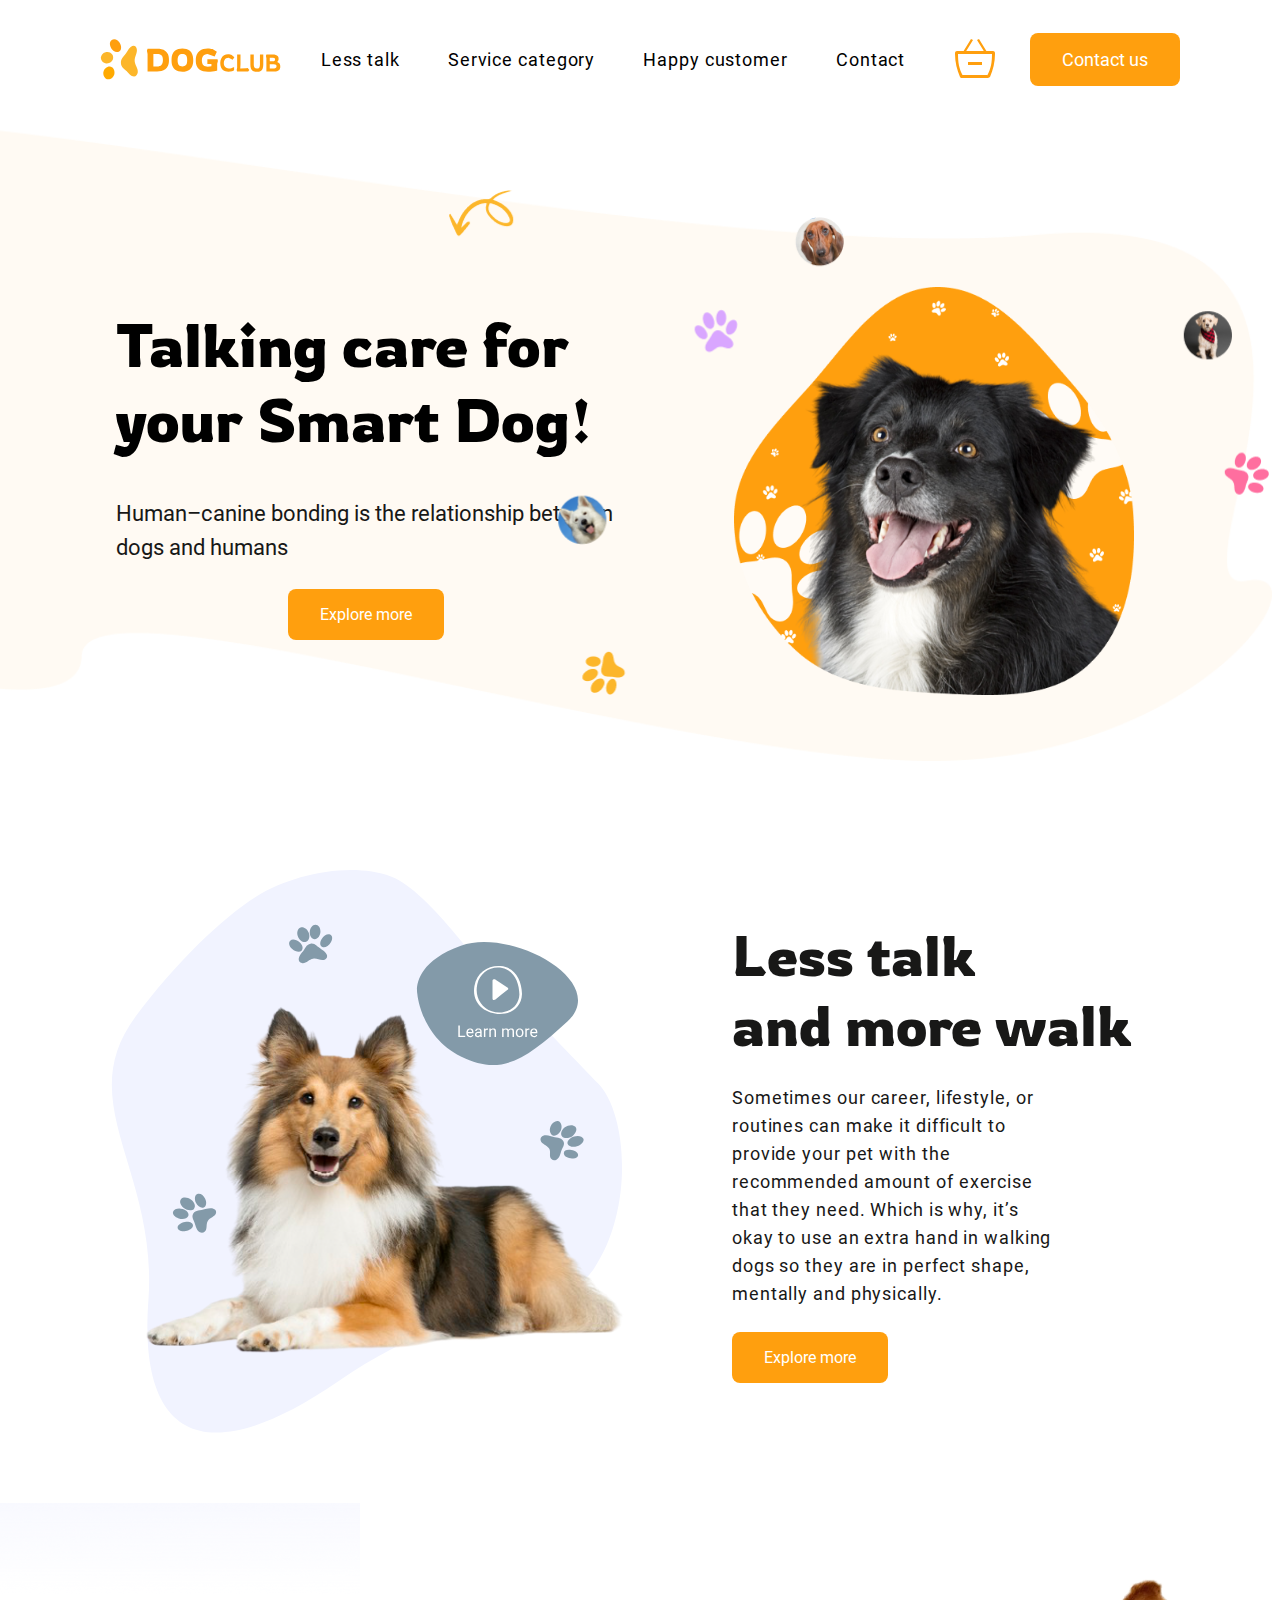
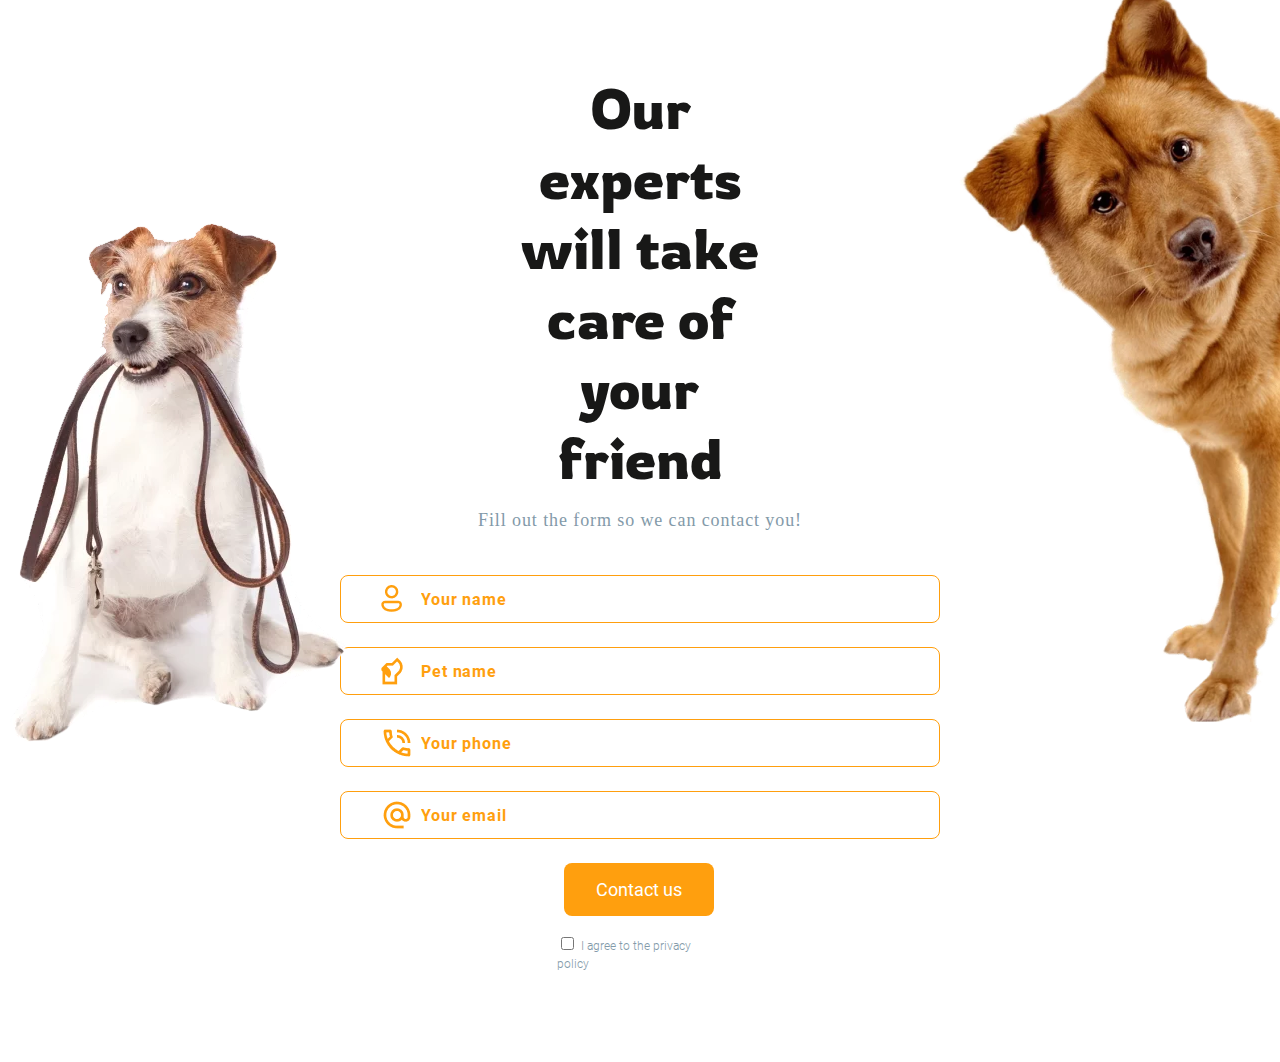
==== index.html @ 67121de4 "Add files via upload" ====
<!DOCTYPE html>
<html lang="uk">
  <head>
    <meta charset="UTF-8" />
    <meta name="viewport" content="width=device-width, initial-scale=1.0" />

    <!-- CSS  -->
    <link rel="stylesheet" href="./scss/main.min.css" />
    <title>Document</title>
  </head>
  <body>
    <header class="header">
      <div class="container">
        <div class="header__container">
          <nav class="header__nav">
            <a class="header__logo" href="./index.html">
              <img src="./photo/logo.svg" alt="logo" />
            </a>
            <ul class="header__menu">
              <li><a class="link" href="#">Less talk</a></li>
              <li><a class="link" href="#">Service category</a></li>
              <li>
                <a class="link" href="./nutrition.html">Happy customer</a>
              </li>
              <li><a class="link" href="#">Contact</a></li>
            </ul>
            <ul class="header__buttons">
              <li>
                <button type="button" class="cart-button">
                  <svg width="40px" height="40px">
                    <use href="./photo/icons.svg#icon-cart"></use>
                  </svg>
                </button>
              </li>
              <li>
                <button type="button" class="contact-button button">
                  Contact us
                </button>
                <button class="burger-btn">
                  <svg class="burger-btn__svg">
                    <use href="./photo/icons.svg#icon-menu"></use>
                  </svg>
                </button>
              </li>
            </ul>
          </nav>
          <svg class="img-block">
            <use
              width="95px"
              height="95px"
              href="photo/icons.svg#icon-paw"
            ></use>
          </svg>
        </div>
      </div>
    </header>
    <main>
      <div class="hero-bg"></div>
      <section class="hero-section">
        <div class="container">
          <div class="hero-section__container">
            <img
              class="hero-section__bg-elements-small"
              src="./photo/bg-elements-small.png"
            />
            <img
              class="hero-section__bg-elements-big"
              src="./photo/background elements.png"
              alt=""
            />
            <div class="hero-section__text-block">
              <h1 class="hero-section__title">
                Talking care for<br />
                your Smart Dog!
              </h1>
              <p class="hero-section__text">
                Human–canine bonding is the relationship between dogs and humans
              </p>
              <button type="button" class="explore-button button">
                Explore more
              </button>
            </div>
            <div class="hero-section__img-container">
              <img src="./photo/dog.png" alt="" />
            </div>
          </div>
        </div>
      </section>
      <section class="about-section">
        <div class="container">
          <div class="about-section__container">
            <div class="about-section__photo">
              <img src="./photo/about-dog.svg" alt="" />
            </div>

            <div class="about-section__text-block">
              <h2 class="about-section__title">
                Less talk <br />
                and more walk
              </h2>
              <p class="about-section__text">
                Sometimes our career, lifestyle, or routines can make it
                difficult to provide your pet with the recommended amount of
                exercise that they need. Which is why, it’s okay to use an extra
                hand in walking dogs so they are in perfect shape, mentally and
                physically.
              </p>
              <div class="about-section__btn-video-block">
                <button type="button" class="about-explore-button button">
                  Explore more
                </button>
                <img
                  class="about-section__video-img"
                  src="./photo/about-video.png"
                  alt=""
                />
              </div>
            </div>
          </div>
        </div>
      </section>
      <!-- <div class="service-bg"></div>
      <section class="service-section">
        <div class="container">
          <div class="secvice-section__container">
            <h2 class="service-section__title">Service category</h2>
            <div class="service-section__content">
              <ul class="service-section__list">
                <li class="service-section__list-item">
                  <article class="service-section__card">
                    <svg class="service-section__svg">
                      <use href="./photo/icons.svg#icon-grooming"></use>
                    </svg>
                    <h3 class="service-section__text">Grooming</h3>
                  </article>
                </li>
                <li class="service-section__list-item">
                  <article class="service-section__card">
                    <svg class="service-section__svg">
                      <use href="./photo/icons.svg#icon-nutrition"></use>
                    </svg>
                    <h3 class="service-section__text">Nutrition</h3>
                  </article>
                </li>
                <li class="service-section__list-item">
                  <article class="service-section__card">
                    <svg class="service-section__svg">
                      <use href="./photo/icons.svg#icon-training"></use>
                    </svg>
                    <h3 class="service-section__text">Training</h3>
                  </article>
                </li>
                <li class="service-section__list-item">
                  <article class="service-section__card">
                    <svg class="service-section__svg">
                      <use href="./photo/icons.svg#icon-bathing"></use>
                    </svg>
                    <h3 class="service-section__text">Bathing</h3>
                  </article>
                </li>
              </ul>
              <div class="service-section__more-service-block">
                <p class="service-section__button-text">more service</p>
                <svg class="service-section__arrow-svg">
                  <use href="./photo/icons.svg#icon-service-arrow"></use>
                </svg>
              </div>
            </div>
          </div>
        </div>
        <img
          class="service-section__spiral-arrow"
          src="photo/spiral-arrow.png"
          alt=""
        />
      </section>
      <section class="customer-section">
        <div class="container">
          <div class="customer-section__container">
            <h2 class="customer-section__title">Happy customer</h2>
            <div class="customer-section__slider">
              <button class="carousel-button prev" type="button">
                <svg class="arrow" width="18" height="18px">
                  <use href="./photo/icons.svg#icon-arrow"></use>
                </svg>
              </button>
              <ul class="customer-section__list">
                <li class="customer-section__item">
                  <article class="customer-card">
                    <img
                      class="customer-card__bg"
                      src="./photo/Christin.jpg"
                      alt=""
                    />
                    <div class="customer-card__text-bg">
                      <h3 class="customer-card__title">Christin & Tom</h3>
                      <p class="customer-card__text">
                        Love the overall workout experience!
                      </p>
                      <div class="customer-card__mark-block">
                        <svg
                          class="customer-card__svg"
                          width="40px"
                          height="40px"
                        >
                          <use href="./photo/icons.svg#icon-bone"></use>
                        </svg>
                        <svg
                          class="customer-card__svg"
                          width="40px"
                          height="40px"
                        >
                          <use href="./photo/icons.svg#icon-bone"></use>
                        </svg>
                        <svg
                          class="customer-card__svg"
                          width="40px"
                          height="40px"
                        >
                          <use href="./photo/icons.svg#icon-bone"></use>
                        </svg>
                        <svg
                          class="customer-card__svg"
                          width="40px"
                          height="40px"
                        >
                          <use href="./photo/icons.svg#icon-bone"></use>
                        </svg>
                        <svg
                          class="customer-card__svg"
                          width="40px"
                          height="40px"
                        >
                          <use href="./photo/icons.svg#icon-bone"></use>
                        </svg>
                        <p class="customer-card__mark">5/5</p>
                      </div>
                    </div>
                  </article>
                </li>
                <li class="customer-section__item">
                  <article class="customer-card">
                    <img
                      class="customer-card__bg"
                      src="./photo/Anna.jpg"
                      alt=""
                    />
                    <div class="customer-card__text-bg">
                      <h3 class="customer-card__title">Anna & Tobby</h3>
                      <p class="customer-card__text">
                        Amazing Products & Delivery on time.
                      </p>
                      <div class="customer-card__mark-block">
                        <svg
                          class="customer-card__svg"
                          width="40px"
                          height="40px"
                        >
                          <use href="./photo/icons.svg#icon-bone"></use>
                        </svg>
                        <svg
                          class="customer-card__svg"
                          width="40px"
                          height="40px"
                        >
                          <use href="./photo/icons.svg#icon-bone"></use>
                        </svg>
                        <svg
                          class="customer-card__svg"
                          width="40px"
                          height="40px"
                        >
                          <use href="./photo/icons.svg#icon-bone"></use>
                        </svg>
                        <svg
                          class="customer-card__svg"
                          width="40px"
                          height="40px"
                        >
                          <use href="./photo/icons.svg#icon-bone"></use>
                        </svg>
                        <svg
                          class="customer-card__svg customer-card__white-svg"
                          width="40px"
                          height="40px"
                        >
                          <use href="./photo/icons.svg#icon-bone"></use>
                        </svg>
                        <p class="customer-card__mark">4/5</p>
                      </div>
                    </div>
                  </article>
                </li>
                <li class="customer-section__item">
                  <article class="customer-card">
                    <img
                      class="customer-card__bg"
                      src="./photo/Sindy.jpg"
                      alt=""
                    />
                    <div class="customer-card__text-bg">
                      <h3 class="customer-card__title">Sindy & Kitch</h3>
                      <p class="customer-card__text">
                        Great job with the trainer!
                      </p>
                      <div class="customer-card__mark-block">
                        <svg
                          class="customer-card__svg"
                          width="40px"
                          height="40px"
                        >
                          <use href="./photo/icons.svg#icon-bone"></use>
                        </svg>
                        <svg
                          class="customer-card__svg"
                          width="40px"
                          height="40px"
                        >
                          <use href="./photo/icons.svg#icon-bone"></use>
                        </svg>
                        <svg
                          class="customer-card__svg"
                          width="40px"
                          height="40px"
                        >
                          <use href="./photo/icons.svg#icon-bone"></use>
                        </svg>
                        <svg
                          class="customer-card__svg"
                          width="40px"
                          height="40px"
                        >
                          <use href="./photo/icons.svg#icon-bone"></use>
                        </svg>
                        <svg
                          class="customer-card__svg"
                          width="40px"
                          height="40px"
                        >
                          <use href="./photo/icons.svg#icon-bone"></use>
                        </svg>
                        <p class="customer-card__mark">5/5</p>
                      </div>
                    </div>
                  </article>
                </li>
              </ul>
              <button class="carousel-button next" type="button">
                <svg class="arrow" width="18px" height="18px">
                  <use href="./photo/icons.svg#icon-arrow"></use>
                </svg>
              </button>
            </div>
          </div>
        </div>
      </section>-->
      <div class="contacts-section-bg"></div>
      <section class="contacts-section">
        <div class="container">
          <div class="contacts-section__container">
            <div class="contacts-section__text-block">
              <h2 class="contacts-section__title">
                Our experts will take care of your friend
              </h2>
              <p class="contacts-section__text">
                Fill out the form so we can contact you!
              </p>
            </div>

            <form class="contacts-section__form" action="">
              <div class="contancts-section__form-field input">
                <label class="input__form-lable" for=""></label>

                <input
                  class="input__form-input input__first"
                  type="text"
                  placeholder="Your name"
                />
              </div>
              <div class="contancts-section__form-field input">
                <label class="input__form-lable" for=""></label
                ><input
                  class="input__form-input input__second"
                  type="text"
                  placeholder="Pet name"
                />
              </div>
              <div class="contancts-section__form-field input">
                <label class="input__form-lable" for=""></label
                ><input
                  class="input__form-input input__third"
                  type="text"
                  placeholder="Your phone"
                />
              </div>
              <div class="contancts-section__form-field input">
                <label class="input__form-lable" for=""></label
                ><input
                  class="input__form-input input__last"
                  type="text"
                  placeholder="Your email"
                />
              </div>
            </form>
            <div class="contacts-section__btn-container">
              <button type="button" class="contact-button button">
                Contact us
              </button>
            </div>
            <form class="contacts-section__privacy-form">
              <input id="html" type="checkbox" />
              <label for="html" class="contacts-section__privacy"
                >I agree to the privacy policy</label
              >
            </form>
          </div>
        </div>
      </section>
    </main>
    <!-- <div class="footer-bg"></div>
    <footer class="footer">
      <div class="container">
        <div class="footer__container">
          <div class="footer__nav">
            <div class="footer__social-block">
              <a class="footer__logo" href="">
                <img src="./photo/logo.svg" alt="Logo" />
              </a>
              <ul class="footer__social-list">
                <li class="footer__social-item">
                  <a class="footer__social-network-link" href="">
                    <svg class="footer__social-network">
                      <use href="./photo/icons.svg#icon-instagram"></use>
                    </svg>
                  </a>
                </li>
                <li class="footer__social-item">
                  <a class="footer__social-network-link" href="">
                    <svg class="footer__social-network">
                      <use href="./photo/icons.svg#icon-facebook"></use>
                    </svg>
                  </a>
                </li>
              </ul>
            </div>

            <ul class="footer__menu-list">
              <li class="footer__menu-item">
                <a class="link" href="">Less talk</a>
              </li>
              <li class="footer__menu-item">
                <a class="link" href="">Happy customer </a>
              </li>
              <li class="footer__menu-item">
                <a class="link" href="">Services category</a>
              </li>
              <li class="footer__menu-item">
                <a class="link" href="">Contact</a>
              </li>
            </ul>

            <div class="footer__form-block">
              <form class="footer__form" action="">
                <div class="footer__input-block">
                  <label class="footer__label" for=""></label
                  ><input
                    class="footer__input"
                    type="email"
                    placeholder="@ Your email"
                  />
                </div>
                <div class="footer__input-block">
                  <label for=""></label
                  ><input
                    class="footer__input"
                    type="text"
                    placeholder="Your cmc"
                  />
                </div>
              </form>
              <button class="footer__button-contacts" type="button">
                Contact us
              </button>
            </div>
          </div>
        </div>
      </div>
    </footer> -->
  </body>
</html>
---- scss/main.min.css ----
body{position:relative;margin:0;padding:0}h1,h2,h3,h4,h5,h6,p{margin:0}ul{list-style-type:none;padding:0px;margin:0}a{text-decoration:none}img{display:block;max-width:100%;height:auto;-o-object-fit:cover;object-fit:cover}.container{margin:0 auto;max-width:1440px;width:100%}:root{--main-text-color: #181817;--brand-color: #ff9f0e;--accent-color: #fcb62a;--second-text-color: #ffff;--card-bg-color: #839aa9;--title-font: "Rowdies", swap;--main-font: "Roboto", swap}@font-face{font-display:swap;font-family:"Rowdies";font-style:normal;font-weight:400;src:url("../fonts/rowdies-v17-latin-regular.woff2") format("woff2")}@font-face{font-display:swap;font-family:"Rowdies";font-style:normal;font-weight:700;src:url("../fonts/rowdies-v17-latin-700.woff2") format("woff2")}@font-face{font-display:swap;font-family:"Roboto";font-style:normal;font-weight:300;src:url("../fonts/roboto-v30-latin-300.woff2") format("woff2")}@font-face{font-display:swap;font-family:"Roboto";font-style:normal;font-weight:400;src:url("../fonts/roboto-v30-latin-regular.woff2") format("woff2")}@font-face{font-display:swap;font-family:"Roboto";font-style:normal;font-weight:500;src:url("../fonts/roboto-v30-latin-500.woff2") format("woff2")}@font-face{font-display:swap;font-family:"Roboto";font-style:normal;font-weight:700;src:url("../fonts/roboto-v30-latin-700.woff2") format("woff2")}.link{font-weight:400;font-size:18px;line-height:133%;letter-spacing:.05em;font-family:var(--main-font);color:var(--main-tezt-color);transition:color .3s;text-decoration:none}.link:hover{color:var(--brand-color)}.button{font-weight:400;font-size:18px;color:#fff;font-family:var(--main-font);background-color:var(--brand-color);border:none;border-radius:8px;padding:16px 32px;transition:.3s;cursor:pointer}.button:hover{background-color:var(--accent-color)}.contact-button{display:none}@media screen and (min-width: 1280px){.contact-button{display:block}}.cart-button{background-color:rgba(0,0,0,0);border:none;fill:var(--brand-color)}.cart-button>svg{width:24px;height:24px}@media screen and (min-width: 1280px){.cart-button>svg{width:40px;height:40px;margin:5px}}.burger-btn{background-color:rgba(0,0,0,0);border:none;fill:var(--brand-color);align-items:center;padding:0;height:24px;display:flex}.burger-btn__svg{width:24px;height:24px}@media screen and (min-width: 1280px){.burger-btn{display:none}}.explore-button{padding:8px 24px;margin:0 auto;display:block;font-size:16px}@media screen and (min-width: 1280px){.explore-button{padding:16px 32px}}.about-explore-button{font-size:16px;padding:8px 24px}@media screen and (min-width: 1280px){.about-explore-button{padding:16px 32px}}.carousel-button{border-radius:50%;height:46px;width:46px;border:none;fill:var(--second-text-color);background-color:var(--card-bg-color);padding:0;margin:0;cursor:pointer;display:block;transition:.3s}.carousel-button:hover{background-color:var(--brand-color)}.arrow{margin-top:2px}.next{transform:rotate(180deg)}.scroll-button{max-width:32px;width:100%;height:24px;border:none;background-color:#fff;padding:0;cursor:pointer}.hero-bg{background-image:url(/photo/Hero-bg-small.png);height:325px;position:absolute;z-index:-1;max-width:625px;width:100%;background-repeat:no-repeat;background-position:0px -50px}@media screen and (min-width: 1280px){.hero-bg{background-image:url(/photo/hero-bg.png);background-size:115%;background-position:-200px 0;background-repeat:no-repeat;max-width:1840px;width:100%;height:900px;position:absolute;z-index:-1;top:90px}}@media screen and (min-width: 1440px){.hero-bg{background-image:url(/photo/hero-bg.png);background-size:110%;background-position:-300px 0;background-repeat:no-repeat;max-width:1840px;width:100%;height:900px;position:absolute;z-index:-1}}.service-bg{background-image:url(/photo/service-bg.png);background-size:125%;background-position:0 0;background-repeat:no-repeat;width:100%;height:500px;position:absolute;z-index:-1}@media screen and (min-width: 1280px){.service-bg{background-size:140%;background-position:-50px 100px;background-repeat:no-repeat;width:100%;height:500px;position:absolute;z-index:-1}}.contacts-section-bg{background-image:url(/photo/Contacts-bg.png);background-position:0px 0px;max-width:360px;width:100%;height:500px;position:absolute;z-index:-1;background-size:120%;background-repeat:no-repeat}@media screen and (min-width: 1280px){.contacts-section-bg{background-size:125%;width:100%;background-repeat:no-repeat;background-position:0px -100px;height:1035px}}.footer-bg{background-color:#fffaf3;max-width:1920px;width:100%;height:240px;position:absolute;bottom:-45px;left:0}.customer-card{position:relative;width:344px;height:456px;text-align:center;border-radius:24px}.customer-card__bg{position:absolute;top:0;left:0;width:100%;height:100%;z-index:-1;border-radius:24px}.customer-card__text-bg{background-color:var(--card-bg-color);max-height:130px;height:100%;position:absolute;top:326px;right:0;width:100%;border-radius:0 0 24px 24px}.customer-card__title{color:var(--second-text-color);font-family:var(--main-font);margin-top:16px;font-weight:600;font-size:24px;margin-bottom:8px}.customer-card__text{color:var(--second-text-color);font-family:var(--main-font);margin-bottom:24px}.customer-card__mark-block{display:flex;margin:0 auto;width:260px;gap:8px}.customer-card__svg{fill:var(--accent-color);width:32px;height:14px}.customer-card__white-svg{fill:var(--second-text-color)}.customer-card__mark{font-family:var(--main-font);font-weight:400;font-size:16px;color:var(--accent-color)}.img-block{width:100px;height:100px;position:absolute;right:500px;top:20px;fill:#fffaf3;z-index:-1}.product-list{display:flex;gap:26px;flex-wrap:wrap;justify-content:center}.product-list__element{justify-content:center;width:290px;padding-bottom:24px}.product-list__element:hover{transform:scale(1.03);z-index:1;transition:transform .3s;box-shadow:0 8px 16px 0 rgba(24,24,23,.08)}.product-list__stars-code-block{display:flex;align-items:center;gap:16px;margin-bottom:16px;font-weight:400;font-size:14px;color:var(--card-bg-color);font-family:var(--main-font);text-align:center;margin-left:20px}.product-list__stars{width:110px;-o-object-fit:none;object-fit:none}.product-list__desc{margin-bottom:24px;font-weight:400;font-size:16px;font-family:var(--main-font)}.product-list__desc,.product-list__price{text-align:center}.product-list__button{display:block;margin:0 auto;max-width:95px;width:100%;border:none;align-items:center;margin-top:24px}.product-list__button-text{font-weight:500;font-size:18px;font-family:var(--main-font)}.product-list__price{gap:6px;display:flex;justify-content:center;align-items:center}.product-list__new-price{font-weight:600;font-size:18px;font-family:var(--main-font);color:var(--main-text-color)}.product-list__old-price{text-decoration:line-through;font-weight:400;font-size:14px;color:var(--card-bg-color);font-family:var(--main-font)}.header{margin:16px 20px 30px 20px;position:relative}@media screen and (min-width: 1280px){.header{margin:32px 100px 0 100px}}.header__nav{display:flex;align-items:center}.header__logo{flex-grow:1}.header__logo>img{width:92px}@media screen and (min-width: 1280px){.header__logo>img{width:182px}}.header__menu{display:none}@media screen and (min-width: 1280px){.header__menu{flex-grow:1;display:flex;gap:48px}}.header__buttons{display:flex;padding:0;align-items:center;gap:16px}@media screen and (min-width: 1280px){.header__buttons{gap:24px}}.pagination__button{border:none;background-color:#fff;margin:0px;border-radius:2px;cursor:pointer;padding:0px;color:var(--main-text-color)}.pagination__button:hover{background-color:var(--brand-color);transition:.3s;color:#fff}.pagination__text{font-weight:400;font-size:16px;text-align:center;font-family:var(--main-font);width:16px;height:16px;margin:4px 8px}.hero-section{position:relative}@media screen and (min-width: 1440px){.hero-section{height:800px}}.hero-section__container{display:flex}@media screen and (min-width: 1440px){.hero-section__container{margin:0 125px 0 95px;padding-top:200px;gap:75px}}@media screen and (min-width: 1280px){.hero-section__container{margin:0 125px 0 95px;padding-top:200px;gap:75px}}.hero-section__text-block{margin:0 auto;margin-top:20px;justify-content:center}@media screen and (min-width: 1440px){.hero-section__text-block{width:635px;margin:0}}.hero-section__title{font-size:32px;text-align:center;font-family:var(--title-font);margin-bottom:24px}@media screen and (min-width: 1280px){.hero-section__title{font-weight:400;font-size:60px;margin-bottom:40px;text-align:left}}@media screen and (min-width: 1440px){.hero-section__title{font-weight:400;font-size:72px;margin-bottom:40px;text-align:left}}.hero-section__text{color:var(--main-text-color);font-family:var(--main-font);font-size:16px;width:296px;text-align:center;margin-bottom:24px}@media screen and (min-width: 1440px){.hero-section__text{font-weight:400;font-size:22px;line-height:155%;margin-bottom:24px;text-align:left;width:500px}}@media screen and (min-width: 1280px){.hero-section__text{font-weight:400;font-size:22px;line-height:155%;margin-bottom:24px;text-align:left;width:500px}}.hero-section__img-container{position:relative;display:none}@media screen and (min-width: 1280px){.hero-section__img-container{width:400px;margin:0 auto;display:block}}@media screen and (min-width: 1440px){.hero-section__img-container{width:500px;display:block}}.hero-section__bg-elements-big{position:absolute;display:none}@media screen and (min-width: 1280px){.hero-section__bg-elements-big{left:35%;max-width:830px;width:830px;top:100px;display:block}}@media screen and (min-width: 1440px){.hero-section__bg-elements-big{left:41%;max-width:830px;width:830px;top:100px}}.hero-section__bg-elements-small{position:absolute;left:10%;top:100px;z-index:-1}@media screen and (min-width: 1280px){.hero-section__bg-elements-small{display:none}}.about-section{margin-top:105px}.about-section__container{display:flex;gap:24px;align-items:center}.about-section__text-block{width:640px;margin:0 20px}@media screen and (min-width: 1280px){.about-section__text-block{width:500px}}.about-section__photo{display:none}@media screen and (min-width: 1280px){.about-section__photo{display:block}}.about-section__title{font-weight:400;font-size:32px;color:var(--main-text-color);font-family:var(--title-font);margin-bottom:24px}@media screen and (min-width: 1280px){.about-section__title{font-size:56px}}.about-section__text{font-family:var(--main-font);color:var(--main-text-color);margin-bottom:24px;font-weight:400;line-height:155%;font-size:18px;width:320px;letter-spacing:.05em}@media screen and (min-width: 1280px){.about-section__text{font-size:18px}}@media screen and (min-width: 1440px){.about-section__text{font-size:22px;width:640px}}.about-section__btn-video-block{display:flex;gap:40px;align-items:center}.about-section__video-img{display:block}@media screen and (min-width: 1280px){.about-section__video-img{display:none}}.service-section{margin-top:50px;position:relative}.service-section__title{font-weight:400;font-size:56px;font-family:var(--title-font);width:480px;margin:0 auto 48px auto}.service-section__content{display:flex;gap:24px;margin:0 auto;width:1228px;align-items:end}.service-section__list{display:flex;gap:24px}.service-section__list-item{border-radius:16px;box-shadow:0 4px 4px 0 rgba(24,24,23,.05);background:linear-gradient(180deg, #fff 0%, #fffbf4 100%)}.service-section__card{display:flex;flex-direction:column;align-items:center;gap:24px;margin:45px 70px}.service-section__svg{width:96px;height:96px}.service-section__text{font-weight:600;font-size:22px;color:var(--brand-color);font-family:var(--main-font)}.service-section__more-service-block{display:flex;gap:10px;align-items:center}.service-section__button-text{margin:0;font-weight:400;font-size:18px;line-height:133%;letter-spacing:.05em;font-family:var(--main-font);color:var(--brand-color)}.service-section__arrow-svg{background-color:rgba(0,0,0,0);border:none;fill:var(--brand-color);width:40px;height:20px}.service-section__spiral-arrow{position:absolute;right:155px;top:-70px;width:220px;height:170px}@media screen and (min-width: 1280px){.service-section__spiral-arrow{width:130px;height:100px;right:50px;top:0px}}.customer-section__title{font-weight:400;font-size:56px;font-family:var(--title-font);color:var(--main-text-color);width:440px;margin:96px auto 48px auto}.customer-section__slider{display:flex;margin:0 auto;justify-content:center;align-items:center;gap:32px}.customer-section__list{display:flex;gap:16px;justify-content:center}.customer-section__item{border-radius:24px;width:344px;height:456px}.contacts-section{margin-bottom:90px}.contacts-section__container{margin:0 auto}@media screen and (min-width: 1280px){.contacts-section__text-block{width:600px;margin:0px auto;margin-top:170px}}.contacts-section__title{font-family:var(--title-font);color:var(--main-text-color);font-weight:400;text-align:center;width:250px;font-size:32px;margin:0px auto;margin-top:40px}@media screen and (min-width: 1280px){.contacts-section__title{font-size:56px;margin-bottom:16px}}.contacts-section__text{text-align:center;font-weight:400;font-size:14px;line-height:133%;letter-spacing:.05em;margin:0;color:var(--card-bg-color)}@media screen and (min-width: 1280px){.contacts-section__text{font-size:18px}}.contacts-section__form{margin-top:42px}.contacts-section__btn-container{margin:0 auto;max-width:152px;width:100%}.contacts-section:before{display:none}@media screen and (min-width: 1280px){.contacts-section:before{position:absolute;background-image:url(/photo/left-bg-dog.png);content:"";width:490px;height:520px;background-repeat:no-repeat;bottom:230px;display:block}}.contacts-section::after{display:none}@media screen and (min-width: 1280px){.contacts-section::after{position:absolute;background-image:url(/photo/right-bg-dog.png);content:"";width:322px;height:750px;background-repeat:no-repeat;bottom:250px;right:0px;display:block}}.contacts-section__privacy-form{max-width:167px;width:100%;margin:0 auto;margin-top:18px}.contacts-section__privacy{font-weight:300;font-size:12px;text-align:center;color:#839aa9;font-family:var(--main-font)}.footer{margin:90px 108px 90px 108px;position:relative}.footer__nav{display:flex;max-width:945px;width:100%;margin-bottom:32px;gap:136px}@media screen and (min-width: 1280px){.footer__nav{gap:90px}}.footer__social-block{display:flex;flex-direction:column;gap:24px}.footer__social-list{display:flex}.footer__social-network{width:32px;height:32px;text-align:center;fill:var(--brand-color)}.footer__menu-list{gap:16px;display:flex;flex-direction:column}.footer__menu-item{font-weight:400;font-size:18px;line-height:133%;letter-spacing:.05em;font-family:var(--main-font)}.footer__menu-item :hover{color:var(--brand-color)}.footer__form-block{display:flex;flex-direction:column;gap:16px}.footer__form{display:flex;flex-direction:column;gap:16px}.footer__input{width:240px;height:24px;border:1px solid var(--brand-color);padding:8px 25px;border-radius:10px;font-weight:400;font-size:18px;line-height:133%;letter-spacing:.05em;font-family:var(--main-font);color:var(--brand-color);background-color:#fffaf3}.footer__input::-moz-placeholder{color:var(--brand-color);font-family:var(--main-font);font-weight:700;font-size:16px}.footer__input::placeholder{color:var(--brand-color);font-family:var(--main-font);font-weight:700;font-size:16px}.footer__input:focus::-moz-placeholder{color:var(--brand-color);font-family:var(--main-font);font-weight:700;font-size:16px;color:var(--main-text-color)}.footer__input:focus::placeholder{color:var(--brand-color);font-family:var(--main-font);font-weight:700;font-size:16px;color:var(--main-text-color)}.footer__input:focus{outline:1px solid var(--brand-color)}.footer__button-contacts{border-radius:4px;padding:8px 24px;width:126px;height:35px;background-color:var(--brand-color);transition:.3s;border:none;margin:0 auto;color:var(--second-text-color)}.footer__button-contacts:hover{background-color:var(--accent-color)}.footer:before{position:absolute;background-image:url(/photo/footer-dog.png);content:"";width:290px;height:305px;right:0px;bottom:-90px;display:block}.input{margin-bottom:24px;margin-right:auto;margin-left:auto;max-width:600px;width:100%;display:flex}.input:focus{color:#000}.input__form-input{width:520px;padding:8px 40px 8px 80px;border-radius:8px;border:1px solid var(--brand-color);height:30px;font-weight:400;font-size:18px;line-height:133%;letter-spacing:.05em;font-family:var(--main-font);color:var(--brand-color)}.input__form-input::-moz-placeholder{color:var(--brand-color);font-family:var(--main-font);font-weight:700;font-size:16px}.input__form-input::placeholder{color:var(--brand-color);font-family:var(--main-font);font-weight:700;font-size:16px}.input__form-input:focus::-moz-placeholder{font-family:var(--main-font);font-weight:700;font-size:16px;color:var(--main-text-color)}.input__form-input:focus::placeholder{font-family:var(--main-font);font-weight:700;font-size:16px;color:var(--main-text-color)}.input__form-input:focus{outline:1px solid var(--brand-color)}.input__first{background:url(/photo/people.png) no-repeat center left;background-position:40px}.input__second{background:url(/photo/dog-icon.png) no-repeat center left;background-position:40px}.input__third{background:url(/photo/phone-icon.png) no-repeat center left;background-position:40px}.input__last{background:url(/photo/email-icon.png) no-repeat center left;background-position:40px}.choose-section__container{display:flex;margin:80px 100px;gap:350px;align-items:center}.choose-section__title-block{color:var(--brand-color);font-family:var(--title-font);font-weight:400;font-size:35px}.choose-section__title{margin:0}.choose-section__menu{display:flex;gap:16px;align-items:center}.choose-section__text{font-weight:600;font-size:18px;line-height:133%;letter-spacing:.05em;color:var(--brand-color);font-family:var(--main-font);margin:0}.choose-section__list{display:flex;max-width:553px;width:100%;border:1px solid #839aa9;border-radius:3px}.choose-section__list-element{padding:8px;border-right:1px solid #839aa9;font-weight:400;font-size:15px;font-family:var(--main-font)}.choose-section__list-element>a{color:#000}.choose-section__list-element:last-child{border-right:none}.choose-section__list-element:hover{background-color:var(--brand-color);transition:.3s}.choose-section__list-element:hover>a{color:#fff}.product-section{margin:0 100px}.product-section__slider{margin:0 auto;width:100%;max-width:400px;gap:0;margin-top:32px}.product-section__slider-container{display:flex}/*# sourceMappingURL=main.min.css.map */
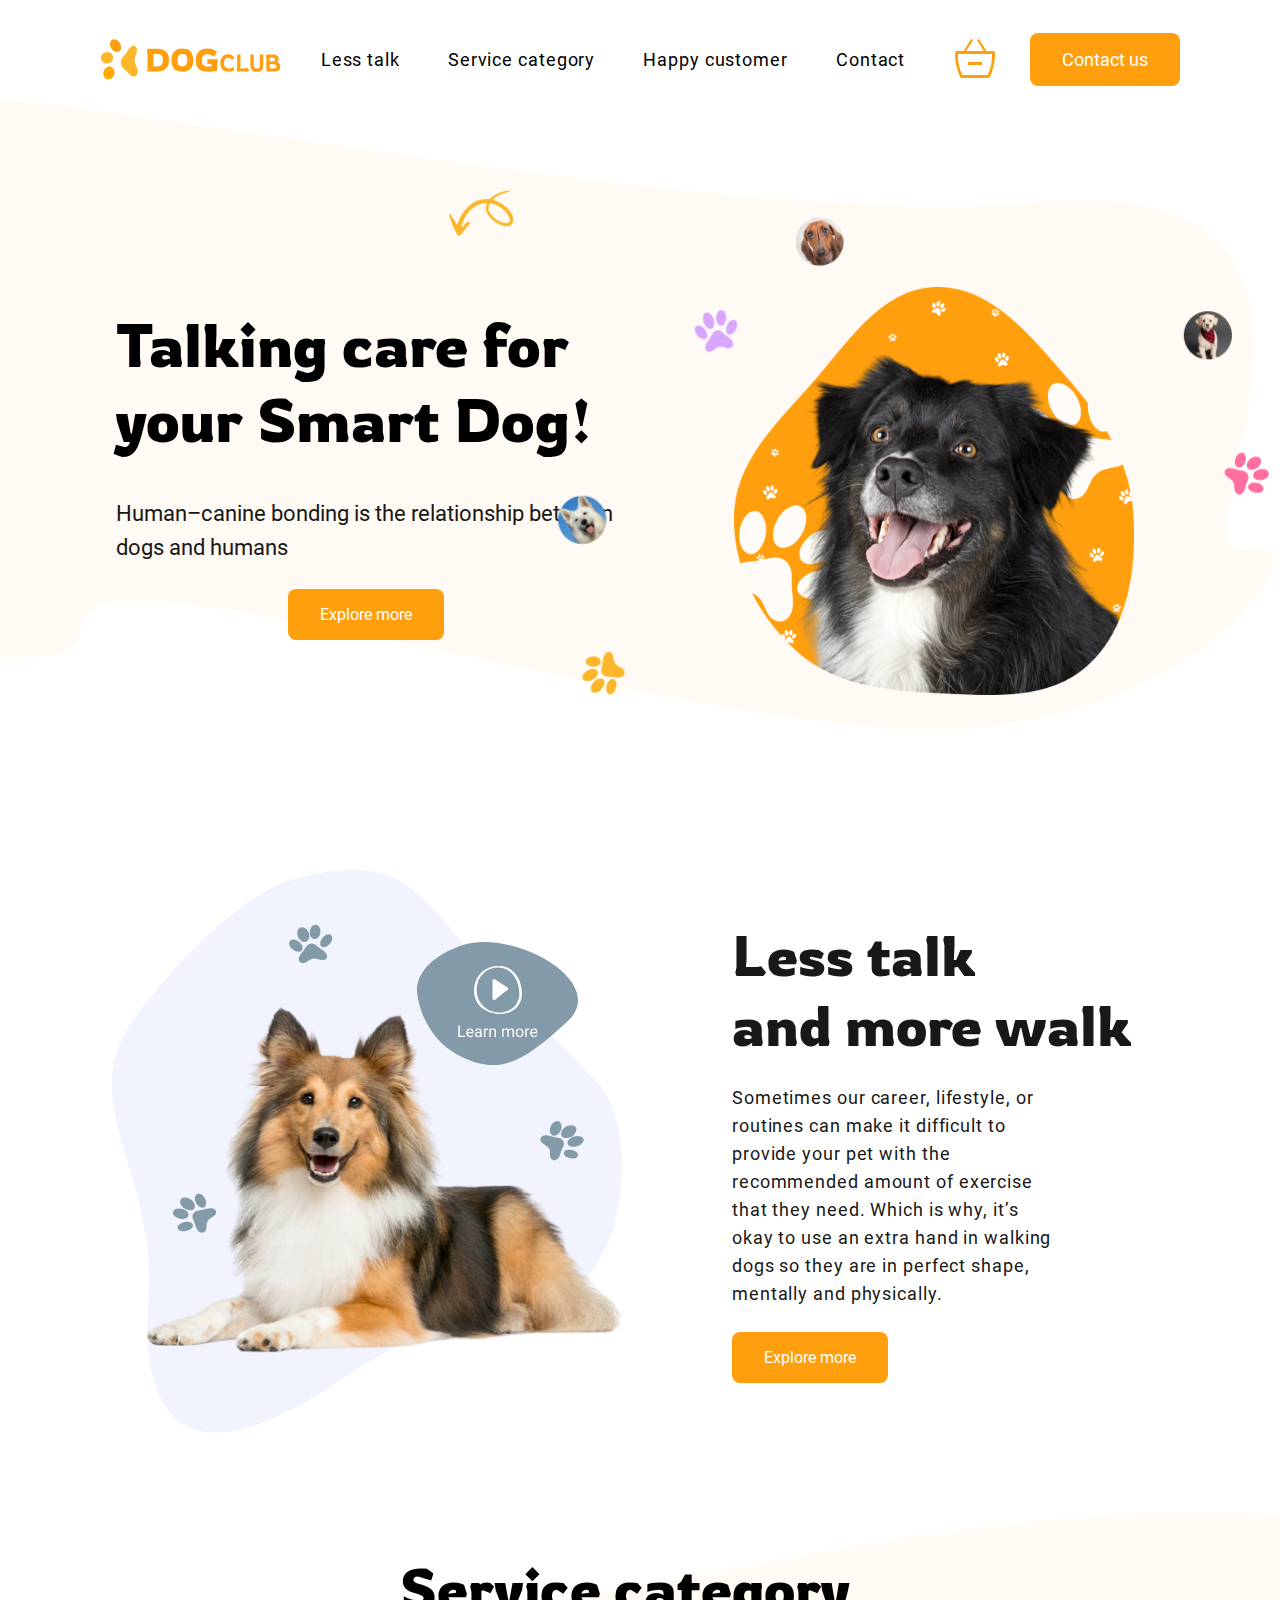
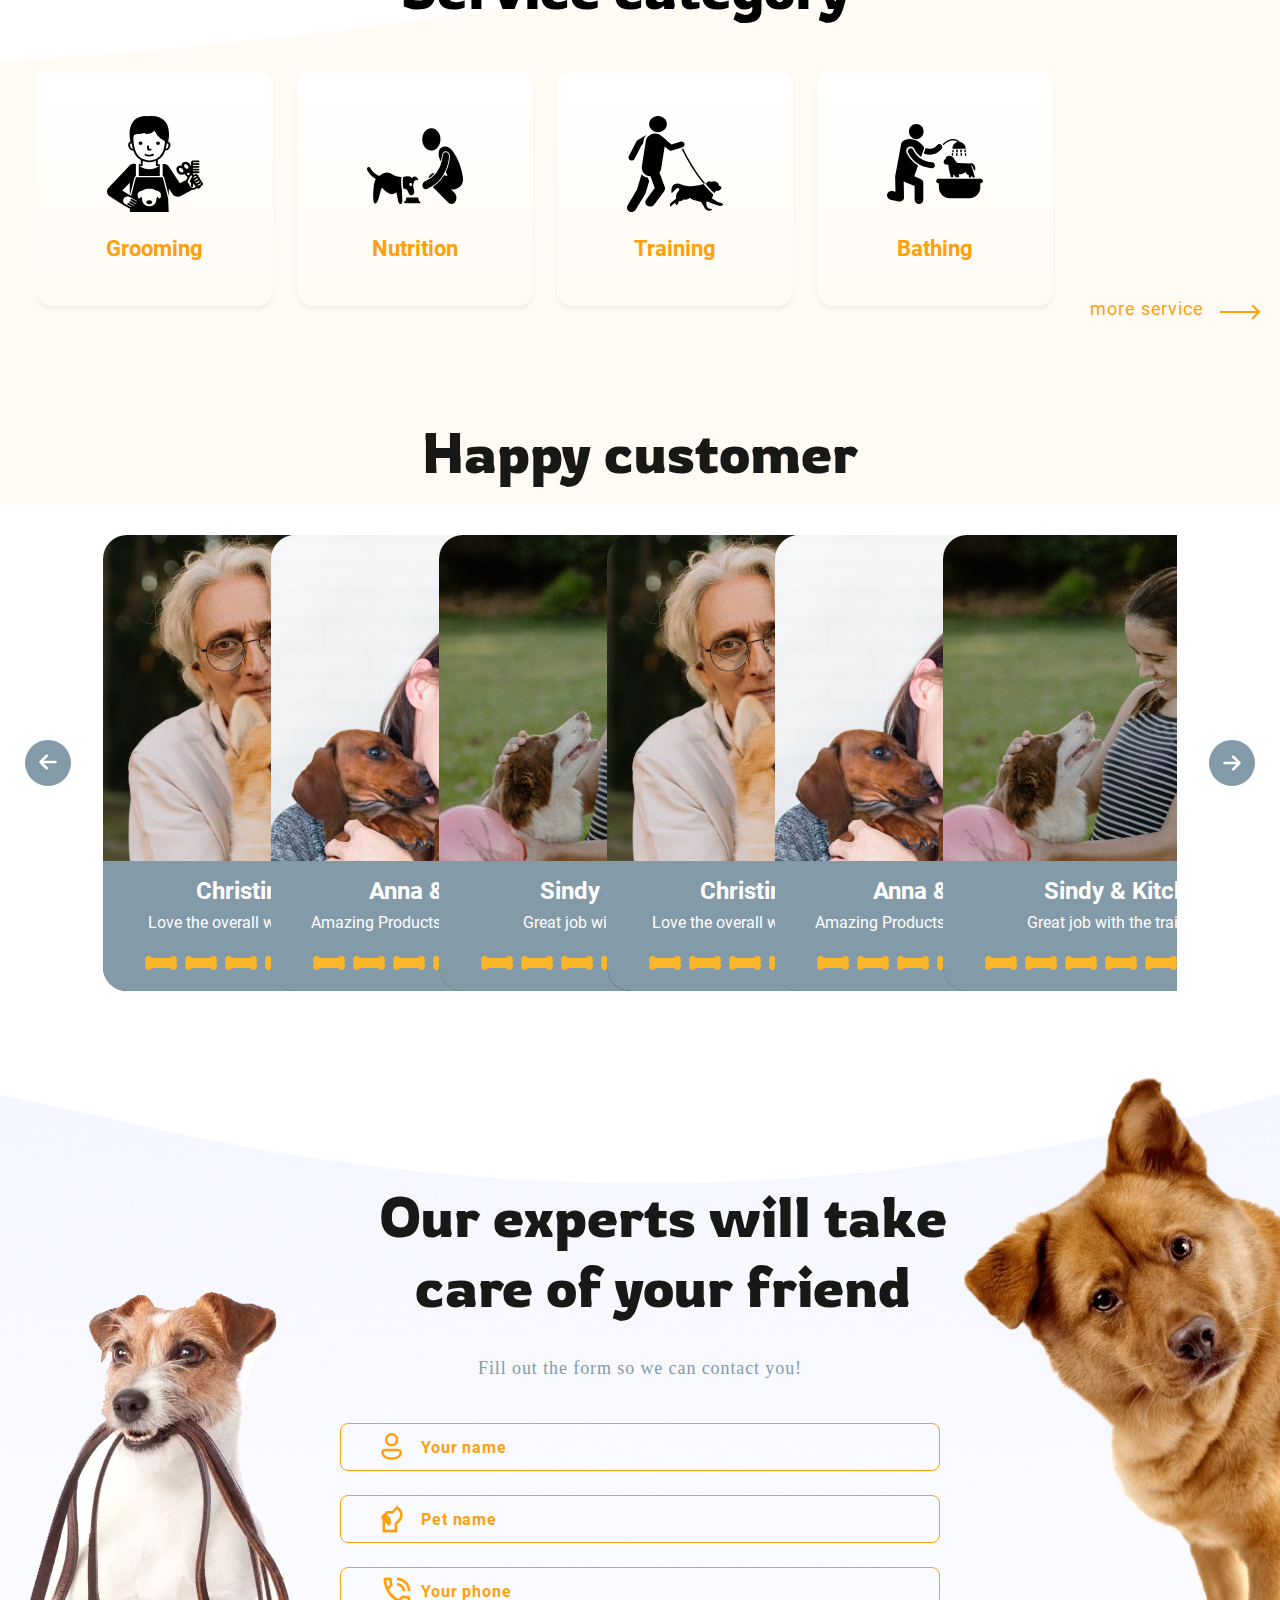
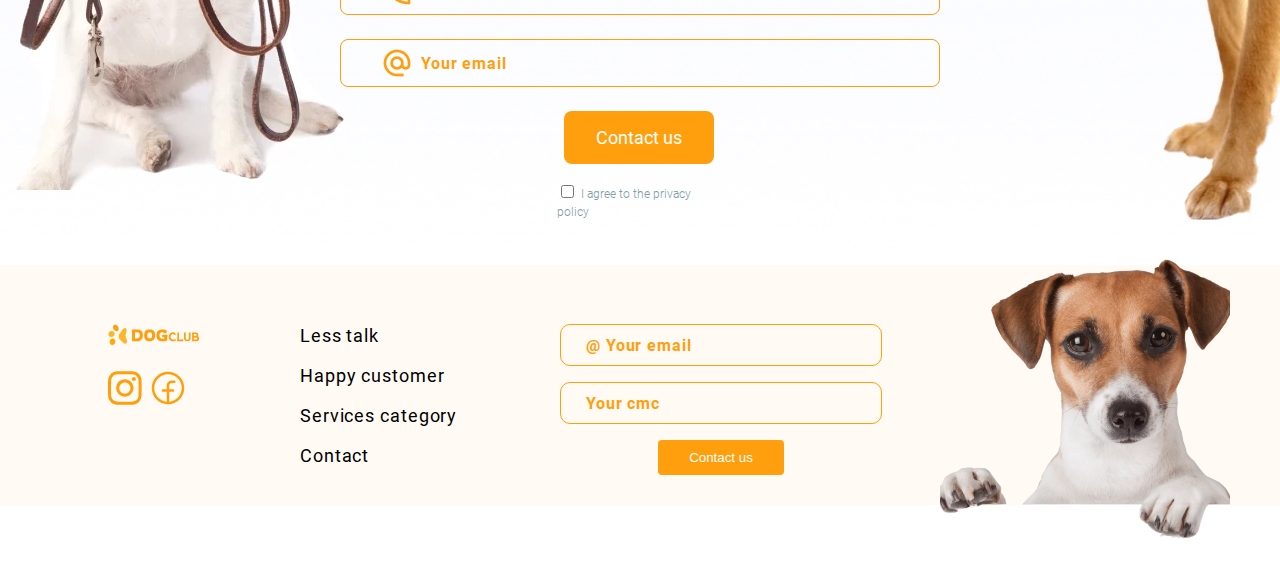
==== commit 485848a0: "Add files via upload" ====
--- a/index.html
+++ b/index.html
@@ -7,6 +7,10 @@
     <!-- CSS  -->
     <link rel="stylesheet" href="./scss/main.min.css" />
     <title>Document</title>
+    <link
+      rel="stylesheet"
+      href="https://cdn.jsdelivr.net/npm/swiper@11/swiper-bundle.min.css"
+    />
   </head>
   <body>
     <header class="header">
@@ -18,10 +22,10 @@
             </a>
             <ul class="header__menu">
               <li><a class="link" href="#">Less talk</a></li>
-              <li><a class="link" href="#">Service category</a></li>
               <li>
-                <a class="link" href="./nutrition.html">Happy customer</a>
-              </li>
+                <a class="link" href="./nutrition.html">Service category</a>
+              </li>
+              <li><a class="link" href="#">Happy customer</a></li>
               <li><a class="link" href="#">Contact</a></li>
             </ul>
             <ul class="header__buttons">
@@ -36,11 +40,72 @@
                 <button type="button" class="contact-button button">
                   Contact us
                 </button>
-                <button class="burger-btn">
+                <button class="burger-btn mobile-menu-btn-open">
                   <svg class="burger-btn__svg">
                     <use href="./photo/icons.svg#icon-menu"></use>
                   </svg>
                 </button>
+
+                <div class="main-mobile-menu mobile-menu">
+                  <div class="mobile-menu__logo-block">
+                    <a class="mobile-menu__logo" href="./index.html">
+                      <img src="./photo/logo.svg" alt="logo" />
+                    </a>
+                    <button
+                      class="mobile-menu__btn-close mobile-menu-btn-close"
+                    >
+                      <svg
+                        width="24"
+                        height="24"
+                        viewBox="0 0 24 24"
+                        fill="none"
+                        xmlns="http://www.w3.org/2000/svg"
+                      >
+                        <path
+                          d="M9 6L15 12L21 6"
+                          stroke="#FF9F0E"
+                          stroke-width="2"
+                          stroke-linecap="round"
+                        />
+                        <path
+                          d="M9 18L15 12L21 18"
+                          stroke="#FF9F0E"
+                          stroke-width="2"
+                          stroke-linecap="round"
+                        />
+                      </svg>
+                    </button>
+                  </div>
+
+                  <ul class="mobile-menu__list">
+                    <li>
+                      <a class="mobile-menu__link" href="#">Less talk</a>
+                    </li>
+                    <li>
+                      <a class="mobile-menu__link" href="./nutrition.html"
+                        >Service category</a
+                      >
+                    </li>
+                    <li>
+                      <a class="mobile-menu__link" href="#">Happy customer</a>
+                    </li>
+                    <li>
+                      <a class="mobile-menu__link" href="#">Contact</a>
+                    </li>
+                  </ul>
+                  <ul class="mobile-menu__sociate-list">
+                    <li class="mobile-menu__sociate-link">
+                      <svg class="mobile-menu__sociate-svg">
+                        <use href="./photo/icons.svg#icon-instagram"></use>
+                      </svg>
+                    </li>
+                    <li class="mobile-menu__sociate-link">
+                      <svg class="mobile-menu__sociate-svg">
+                        <use href="./photo/icons.svg#icon-facebook"></use>
+                      </svg>
+                    </li>
+                  </ul>
+                </div>
               </li>
             </ul>
           </nav>
@@ -119,51 +184,87 @@
           </div>
         </div>
       </section>
-      <!-- <div class="service-bg"></div>
+      <div class="service-bg"></div>
       <section class="service-section">
         <div class="container">
           <div class="secvice-section__container">
             <h2 class="service-section__title">Service category</h2>
             <div class="service-section__content">
-              <ul class="service-section__list">
-                <li class="service-section__list-item">
-                  <article class="service-section__card">
-                    <svg class="service-section__svg">
-                      <use href="./photo/icons.svg#icon-grooming"></use>
-                    </svg>
-                    <h3 class="service-section__text">Grooming</h3>
-                  </article>
-                </li>
-                <li class="service-section__list-item">
-                  <article class="service-section__card">
-                    <svg class="service-section__svg">
-                      <use href="./photo/icons.svg#icon-nutrition"></use>
-                    </svg>
-                    <h3 class="service-section__text">Nutrition</h3>
-                  </article>
-                </li>
-                <li class="service-section__list-item">
-                  <article class="service-section__card">
-                    <svg class="service-section__svg">
-                      <use href="./photo/icons.svg#icon-training"></use>
-                    </svg>
-                    <h3 class="service-section__text">Training</h3>
-                  </article>
-                </li>
-                <li class="service-section__list-item">
-                  <article class="service-section__card">
-                    <svg class="service-section__svg">
-                      <use href="./photo/icons.svg#icon-bathing"></use>
-                    </svg>
-                    <h3 class="service-section__text">Bathing</h3>
-                  </article>
-                </li>
-              </ul>
+              <div class="service-section__list-block">
+                <ul class="service-section__list">
+                  <li class="service-section__list-item">
+                    <article class="service-section__card">
+                      <svg class="service-section__svg">
+                        <use href="./photo/icons.svg#icon-grooming"></use>
+                      </svg>
+                      <h3 class="service-section__text">Grooming</h3>
+                    </article>
+                  </li>
+                  <li class="service-section__list-item">
+                    <article class="service-section__card">
+                      <svg class="service-section__svg">
+                        <use href="./photo/icons.svg#icon-nutrition"></use>
+                      </svg>
+                      <h3 class="service-section__text">Nutrition</h3>
+                    </article>
+                  </li>
+                  <li class="service-section__list-item">
+                    <article class="service-section__card">
+                      <svg class="service-section__svg">
+                        <use href="./photo/icons.svg#icon-training"></use>
+                      </svg>
+                      <h3 class="service-section__text">Training</h3>
+                    </article>
+                  </li>
+                  <li class="service-section__list-item">
+                    <article class="service-section__card">
+                      <svg class="service-section__svg">
+                        <use href="./photo/icons.svg#icon-bathing"></use>
+                      </svg>
+                      <h3 class="service-section__text">Bathing</h3>
+                    </article>
+                  </li>
+                  <li class="service-section__list-item">
+                    <article class="service-section__card">
+                      <svg class="service-section__svg">
+                        <use href="./photo/icons.svg#icon-grooming"></use>
+                      </svg>
+                      <h3 class="service-section__text">Grooming</h3>
+                    </article>
+                  </li>
+                  <li class="service-section__list-item">
+                    <article class="service-section__card">
+                      <svg class="service-section__svg">
+                        <use href="./photo/icons.svg#icon-nutrition"></use>
+                      </svg>
+                      <h3 class="service-section__text">Nutrition</h3>
+                    </article>
+                  </li>
+                  <li class="service-section__list-item">
+                    <article class="service-section__card">
+                      <svg class="service-section__svg">
+                        <use href="./photo/icons.svg#icon-training"></use>
+                      </svg>
+                      <h3 class="service-section__text">Training</h3>
+                    </article>
+                  </li>
+                  <li class="service-section__list-item">
+                    <article class="service-section__card">
+                      <svg class="service-section__svg">
+                        <use href="./photo/icons.svg#icon-bathing"></use>
+                      </svg>
+                      <h3 class="service-section__text">Bathing</h3>
+                    </article>
+                  </li>
+                </ul>
+              </div>
               <div class="service-section__more-service-block">
                 <p class="service-section__button-text">more service</p>
-                <svg class="service-section__arrow-svg">
-                  <use href="./photo/icons.svg#icon-service-arrow"></use>
-                </svg>
+                <button class="service-carousel-button next">
+                  <svg class="arrow">
+                    <use href="./photo/icons.svg#icon-service-arrow"></use>
+                  </svg>
+                </button>
               </div>
             </div>
           </div>
@@ -178,173 +279,335 @@
         <div class="container">
           <div class="customer-section__container">
             <h2 class="customer-section__title">Happy customer</h2>
-            <div class="customer-section__slider">
+
+            <div class="customer-section__slider customer-slider">
               <button class="carousel-button prev" type="button">
                 <svg class="arrow" width="18" height="18px">
                   <use href="./photo/icons.svg#icon-arrow"></use>
                 </svg>
               </button>
-              <ul class="customer-section__list">
-                <li class="customer-section__item">
-                  <article class="customer-card">
-                    <img
-                      class="customer-card__bg"
-                      src="./photo/Christin.jpg"
-                      alt=""
-                    />
-                    <div class="customer-card__text-bg">
-                      <h3 class="customer-card__title">Christin & Tom</h3>
-                      <p class="customer-card__text">
-                        Love the overall workout experience!
-                      </p>
-                      <div class="customer-card__mark-block">
-                        <svg
-                          class="customer-card__svg"
-                          width="40px"
-                          height="40px"
-                        >
-                          <use href="./photo/icons.svg#icon-bone"></use>
-                        </svg>
-                        <svg
-                          class="customer-card__svg"
-                          width="40px"
-                          height="40px"
-                        >
-                          <use href="./photo/icons.svg#icon-bone"></use>
-                        </svg>
-                        <svg
-                          class="customer-card__svg"
-                          width="40px"
-                          height="40px"
-                        >
-                          <use href="./photo/icons.svg#icon-bone"></use>
-                        </svg>
-                        <svg
-                          class="customer-card__svg"
-                          width="40px"
-                          height="40px"
-                        >
-                          <use href="./photo/icons.svg#icon-bone"></use>
-                        </svg>
-                        <svg
-                          class="customer-card__svg"
-                          width="40px"
-                          height="40px"
-                        >
-                          <use href="./photo/icons.svg#icon-bone"></use>
-                        </svg>
-                        <p class="customer-card__mark">5/5</p>
+              <div class="customer-section__container swiper">
+                <ul class="customer-section__list swiper-wrapper">
+                  <li class="customer-section__item swiper-slide">
+                    <article class="customer-card">
+                      <img
+                        class="customer-card__bg"
+                        src="./photo/Christin.jpg"
+                        alt=""
+                      />
+                      <div class="customer-card__text-bg">
+                        <h3 class="customer-card__title">Christin & Tom</h3>
+                        <p class="customer-card__text">
+                          Love the overall workout experience!
+                        </p>
+                        <div class="customer-card__mark-block">
+                          <svg
+                            class="customer-card__svg"
+                            width="40px"
+                            height="40px"
+                          >
+                            <use href="./photo/icons.svg#icon-bone"></use>
+                          </svg>
+                          <svg
+                            class="customer-card__svg"
+                            width="40px"
+                            height="40px"
+                          >
+                            <use href="./photo/icons.svg#icon-bone"></use>
+                          </svg>
+                          <svg
+                            class="customer-card__svg"
+                            width="40px"
+                            height="40px"
+                          >
+                            <use href="./photo/icons.svg#icon-bone"></use>
+                          </svg>
+                          <svg
+                            class="customer-card__svg"
+                            width="40px"
+                            height="40px"
+                          >
+                            <use href="./photo/icons.svg#icon-bone"></use>
+                          </svg>
+                          <svg
+                            class="customer-card__svg"
+                            width="40px"
+                            height="40px"
+                          >
+                            <use href="./photo/icons.svg#icon-bone"></use>
+                          </svg>
+                          <p class="customer-card__mark">5/5</p>
+                        </div>
                       </div>
-                    </div>
-                  </article>
-                </li>
-                <li class="customer-section__item">
-                  <article class="customer-card">
-                    <img
-                      class="customer-card__bg"
-                      src="./photo/Anna.jpg"
-                      alt=""
-                    />
-                    <div class="customer-card__text-bg">
-                      <h3 class="customer-card__title">Anna & Tobby</h3>
-                      <p class="customer-card__text">
-                        Amazing Products & Delivery on time.
-                      </p>
-                      <div class="customer-card__mark-block">
-                        <svg
-                          class="customer-card__svg"
-                          width="40px"
-                          height="40px"
-                        >
-                          <use href="./photo/icons.svg#icon-bone"></use>
-                        </svg>
-                        <svg
-                          class="customer-card__svg"
-                          width="40px"
-                          height="40px"
-                        >
-                          <use href="./photo/icons.svg#icon-bone"></use>
-                        </svg>
-                        <svg
-                          class="customer-card__svg"
-                          width="40px"
-                          height="40px"
-                        >
-                          <use href="./photo/icons.svg#icon-bone"></use>
-                        </svg>
-                        <svg
-                          class="customer-card__svg"
-                          width="40px"
-                          height="40px"
-                        >
-                          <use href="./photo/icons.svg#icon-bone"></use>
-                        </svg>
-                        <svg
-                          class="customer-card__svg customer-card__white-svg"
-                          width="40px"
-                          height="40px"
-                        >
-                          <use href="./photo/icons.svg#icon-bone"></use>
-                        </svg>
-                        <p class="customer-card__mark">4/5</p>
+                    </article>
+                  </li>
+                  <li class="customer-section__item swiper-slide">
+                    <article class="customer-card">
+                      <img
+                        class="customer-card__bg"
+                        src="./photo/Anna.jpg"
+                        alt=""
+                      />
+                      <div class="customer-card__text-bg">
+                        <h3 class="customer-card__title">Anna & Tobby</h3>
+                        <p class="customer-card__text">
+                          Amazing Products & Delivery on time.
+                        </p>
+                        <div class="customer-card__mark-block">
+                          <svg
+                            class="customer-card__svg"
+                            width="40px"
+                            height="40px"
+                          >
+                            <use href="./photo/icons.svg#icon-bone"></use>
+                          </svg>
+                          <svg
+                            class="customer-card__svg"
+                            width="40px"
+                            height="40px"
+                          >
+                            <use href="./photo/icons.svg#icon-bone"></use>
+                          </svg>
+                          <svg
+                            class="customer-card__svg"
+                            width="40px"
+                            height="40px"
+                          >
+                            <use href="./photo/icons.svg#icon-bone"></use>
+                          </svg>
+                          <svg
+                            class="customer-card__svg"
+                            width="40px"
+                            height="40px"
+                          >
+                            <use href="./photo/icons.svg#icon-bone"></use>
+                          </svg>
+                          <svg
+                            class="customer-card__svg customer-card__white-svg"
+                            width="40px"
+                            height="40px"
+                          >
+                            <use href="./photo/icons.svg#icon-bone"></use>
+                          </svg>
+                          <p class="customer-card__mark">4/5</p>
+                        </div>
                       </div>
-                    </div>
-                  </article>
-                </li>
-                <li class="customer-section__item">
-                  <article class="customer-card">
-                    <img
-                      class="customer-card__bg"
-                      src="./photo/Sindy.jpg"
-                      alt=""
-                    />
-                    <div class="customer-card__text-bg">
-                      <h3 class="customer-card__title">Sindy & Kitch</h3>
-                      <p class="customer-card__text">
-                        Great job with the trainer!
-                      </p>
-                      <div class="customer-card__mark-block">
-                        <svg
-                          class="customer-card__svg"
-                          width="40px"
-                          height="40px"
-                        >
-                          <use href="./photo/icons.svg#icon-bone"></use>
-                        </svg>
-                        <svg
-                          class="customer-card__svg"
-                          width="40px"
-                          height="40px"
-                        >
-                          <use href="./photo/icons.svg#icon-bone"></use>
-                        </svg>
-                        <svg
-                          class="customer-card__svg"
-                          width="40px"
-                          height="40px"
-                        >
-                          <use href="./photo/icons.svg#icon-bone"></use>
-                        </svg>
-                        <svg
-                          class="customer-card__svg"
-                          width="40px"
-                          height="40px"
-                        >
-                          <use href="./photo/icons.svg#icon-bone"></use>
-                        </svg>
-                        <svg
-                          class="customer-card__svg"
-                          width="40px"
-                          height="40px"
-                        >
-                          <use href="./photo/icons.svg#icon-bone"></use>
-                        </svg>
-                        <p class="customer-card__mark">5/5</p>
+                    </article>
+                  </li>
+                  <li class="customer-section__item swiper-slide">
+                    <article class="customer-card">
+                      <img
+                        class="customer-card__bg"
+                        src="./photo/Sindy.jpg"
+                        alt=""
+                      />
+                      <div class="customer-card__text-bg">
+                        <h3 class="customer-card__title">Sindy & Kitch</h3>
+                        <p class="customer-card__text">
+                          Great job with the trainer!
+                        </p>
+                        <div class="customer-card__mark-block">
+                          <svg
+                            class="customer-card__svg"
+                            width="40px"
+                            height="40px"
+                          >
+                            <use href="./photo/icons.svg#icon-bone"></use>
+                          </svg>
+                          <svg
+                            class="customer-card__svg"
+                            width="40px"
+                            height="40px"
+                          >
+                            <use href="./photo/icons.svg#icon-bone"></use>
+                          </svg>
+                          <svg
+                            class="customer-card__svg"
+                            width="40px"
+                            height="40px"
+                          >
+                            <use href="./photo/icons.svg#icon-bone"></use>
+                          </svg>
+                          <svg
+                            class="customer-card__svg"
+                            width="40px"
+                            height="40px"
+                          >
+                            <use href="./photo/icons.svg#icon-bone"></use>
+                          </svg>
+                          <svg
+                            class="customer-card__svg"
+                            width="40px"
+                            height="40px"
+                          >
+                            <use href="./photo/icons.svg#icon-bone"></use>
+                          </svg>
+                          <p class="customer-card__mark">5/5</p>
+                        </div>
                       </div>
-                    </div>
-                  </article>
-                </li>
-              </ul>
+                    </article>
+                  </li>
+                  <li class="customer-section__item swiper-slide">
+                    <article class="customer-card">
+                      <img
+                        class="customer-card__bg"
+                        src="./photo/Christin.jpg"
+                        alt=""
+                      />
+                      <div class="customer-card__text-bg">
+                        <h3 class="customer-card__title">Christin & Tom</h3>
+                        <p class="customer-card__text">
+                          Love the overall workout experience!
+                        </p>
+                        <div class="customer-card__mark-block">
+                          <svg
+                            class="customer-card__svg"
+                            width="40px"
+                            height="40px"
+                          >
+                            <use href="./photo/icons.svg#icon-bone"></use>
+                          </svg>
+                          <svg
+                            class="customer-card__svg"
+                            width="40px"
+                            height="40px"
+                          >
+                            <use href="./photo/icons.svg#icon-bone"></use>
+                          </svg>
+                          <svg
+                            class="customer-card__svg"
+                            width="40px"
+                            height="40px"
+                          >
+                            <use href="./photo/icons.svg#icon-bone"></use>
+                          </svg>
+                          <svg
+                            class="customer-card__svg"
+                            width="40px"
+                            height="40px"
+                          >
+                            <use href="./photo/icons.svg#icon-bone"></use>
+                          </svg>
+                          <svg
+                            class="customer-card__svg"
+                            width="40px"
+                            height="40px"
+                          >
+                            <use href="./photo/icons.svg#icon-bone"></use>
+                          </svg>
+                          <p class="customer-card__mark">5/5</p>
+                        </div>
+                      </div>
+                    </article>
+                  </li>
+                  <li class="customer-section__item swiper-slide">
+                    <article class="customer-card">
+                      <img
+                        class="customer-card__bg"
+                        src="./photo/Anna.jpg"
+                        alt=""
+                      />
+                      <div class="customer-card__text-bg">
+                        <h3 class="customer-card__title">Anna & Tobby</h3>
+                        <p class="customer-card__text">
+                          Amazing Products & Delivery on time.
+                        </p>
+                        <div class="customer-card__mark-block">
+                          <svg
+                            class="customer-card__svg"
+                            width="40px"
+                            height="40px"
+                          >
+                            <use href="./photo/icons.svg#icon-bone"></use>
+                          </svg>
+                          <svg
+                            class="customer-card__svg"
+                            width="40px"
+                            height="40px"
+                          >
+                            <use href="./photo/icons.svg#icon-bone"></use>
+                          </svg>
+                          <svg
+                            class="customer-card__svg"
+                            width="40px"
+                            height="40px"
+                          >
+                            <use href="./photo/icons.svg#icon-bone"></use>
+                          </svg>
+                          <svg
+                            class="customer-card__svg"
+                            width="40px"
+                            height="40px"
+                          >
+                            <use href="./photo/icons.svg#icon-bone"></use>
+                          </svg>
+                          <svg
+                            class="customer-card__svg customer-card__white-svg"
+                            width="40px"
+                            height="40px"
+                          >
+                            <use href="./photo/icons.svg#icon-bone"></use>
+                          </svg>
+                          <p class="customer-card__mark">4/5</p>
+                        </div>
+                      </div>
+                    </article>
+                  </li>
+                  <li class="customer-section__item swiper-slide">
+                    <article class="customer-card">
+                      <img
+                        class="customer-card__bg"
+                        src="./photo/Sindy.jpg"
+                        alt=""
+                      />
+                      <div class="customer-card__text-bg">
+                        <h3 class="customer-card__title">Sindy & Kitch</h3>
+                        <p class="customer-card__text">
+                          Great job with the trainer!
+                        </p>
+                        <div class="customer-card__mark-block">
+                          <svg
+                            class="customer-card__svg"
+                            width="40px"
+                            height="40px"
+                          >
+                            <use href="./photo/icons.svg#icon-bone"></use>
+                          </svg>
+                          <svg
+                            class="customer-card__svg"
+                            width="40px"
+                            height="40px"
+                          >
+                            <use href="./photo/icons.svg#icon-bone"></use>
+                          </svg>
+                          <svg
+                            class="customer-card__svg"
+                            width="40px"
+                            height="40px"
+                          >
+                            <use href="./photo/icons.svg#icon-bone"></use>
+                          </svg>
+                          <svg
+                            class="customer-card__svg"
+                            width="40px"
+                            height="40px"
+                          >
+                            <use href="./photo/icons.svg#icon-bone"></use>
+                          </svg>
+                          <svg
+                            class="customer-card__svg"
+                            width="40px"
+                            height="40px"
+                          >
+                            <use href="./photo/icons.svg#icon-bone"></use>
+                          </svg>
+                          <p class="customer-card__mark">5/5</p>
+                        </div>
+                      </div>
+                    </article>
+                  </li>
+                </ul>
+              </div>
               <button class="carousel-button next" type="button">
                 <svg class="arrow" width="18px" height="18px">
                   <use href="./photo/icons.svg#icon-arrow"></use>
@@ -353,7 +616,7 @@
             </div>
           </div>
         </div>
-      </section>-->
+      </section>
       <div class="contacts-section-bg"></div>
       <section class="contacts-section">
         <div class="container">
@@ -417,8 +680,8 @@
         </div>
       </section>
     </main>
-    <!-- <div class="footer-bg"></div>
     <footer class="footer">
+      <div class="footer-bg"></div>
       <div class="container">
         <div class="footer__container">
           <div class="footer__nav">
@@ -446,16 +709,32 @@
 
             <ul class="footer__menu-list">
               <li class="footer__menu-item">
-                <a class="link" href="">Less talk</a>
+                <a class="footer__menu-link link" href="">Less talk</a>
               </li>
               <li class="footer__menu-item">
-                <a class="link" href="">Happy customer </a>
+                <a class="footer__menu-link link" href="">Happy customer </a>
               </li>
               <li class="footer__menu-item">
-                <a class="link" href="">Services category</a>
+                <a class="footer__menu-link link" href="">Services category</a>
               </li>
               <li class="footer__menu-item">
-                <a class="link" href="">Contact</a>
+                <a class="footer__menu-link link" href="">Contact</a>
+              </li>
+            </ul>
+            <ul class="footer__social-list-phone">
+              <li class="footer__social-item">
+                <a class="footer__social-network-link" href="">
+                  <svg class="footer__social-network">
+                    <use href="./photo/icons.svg#icon-instagram"></use>
+                  </svg>
+                </a>
+              </li>
+              <li class="footer__social-item">
+                <a class="footer__social-network-link" href="">
+                  <svg class="footer__social-network">
+                    <use href="./photo/icons.svg#icon-facebook"></use>
+                  </svg>
+                </a>
               </li>
             </ul>
 
@@ -483,8 +762,13 @@
               </button>
             </div>
           </div>
+          <img class="footer__dog" src="./photo/footer-dog.png" />
         </div>
       </div>
-    </footer> -->
+    </footer>
+
+    <script src="https://cdn.jsdelivr.net/npm/swiper@11/swiper-bundle.min.js"></script>
+    <script src="./js/mobile-menu.js"></script>
+    <script src="./js/customer-slider.js"></script>
   </body>
 </html>
--- a/scss/main.min.css
+++ b/scss/main.min.css
@@ -1 +1 @@
-body{position:relative;margin:0;padding:0}h1,h2,h3,h4,h5,h6,p{margin:0}ul{list-style-type:none;padding:0px;margin:0}a{text-decoration:none}img{display:block;max-width:100%;height:auto;-o-object-fit:cover;object-fit:cover}.container{margin:0 auto;max-width:1440px;width:100%}:root{--main-text-color: #181817;--brand-color: #ff9f0e;--accent-color: #fcb62a;--second-text-color: #ffff;--card-bg-color: #839aa9;--title-font: "Rowdies", swap;--main-font: "Roboto", swap}@font-face{font-display:swap;font-family:"Rowdies";font-style:normal;font-weight:400;src:url("../fonts/rowdies-v17-latin-regular.woff2") format("woff2")}@font-face{font-display:swap;font-family:"Rowdies";font-style:normal;font-weight:700;src:url("../fonts/rowdies-v17-latin-700.woff2") format("woff2")}@font-face{font-display:swap;font-family:"Roboto";font-style:normal;font-weight:300;src:url("../fonts/roboto-v30-latin-300.woff2") format("woff2")}@font-face{font-display:swap;font-family:"Roboto";font-style:normal;font-weight:400;src:url("../fonts/roboto-v30-latin-regular.woff2") format("woff2")}@font-face{font-display:swap;font-family:"Roboto";font-style:normal;font-weight:500;src:url("../fonts/roboto-v30-latin-500.woff2") format("woff2")}@font-face{font-display:swap;font-family:"Roboto";font-style:normal;font-weight:700;src:url("../fonts/roboto-v30-latin-700.woff2") format("woff2")}.link{font-weight:400;font-size:18px;line-height:133%;letter-spacing:.05em;font-family:var(--main-font);color:var(--main-tezt-color);transition:color .3s;text-decoration:none}.link:hover{color:var(--brand-color)}.button{font-weight:400;font-size:18px;color:#fff;font-family:var(--main-font);background-color:var(--brand-color);border:none;border-radius:8px;padding:16px 32px;transition:.3s;cursor:pointer}.button:hover{background-color:var(--accent-color)}.contact-button{display:none}@media screen and (min-width: 1280px){.contact-button{display:block}}.cart-button{background-color:rgba(0,0,0,0);border:none;fill:var(--brand-color)}.cart-button>svg{width:24px;height:24px}@media screen and (min-width: 1280px){.cart-button>svg{width:40px;height:40px;margin:5px}}.burger-btn{background-color:rgba(0,0,0,0);border:none;fill:var(--brand-color);align-items:center;padding:0;height:24px;display:flex}.burger-btn__svg{width:24px;height:24px}@media screen and (min-width: 1280px){.burger-btn{display:none}}.explore-button{padding:8px 24px;margin:0 auto;display:block;font-size:16px}@media screen and (min-width: 1280px){.explore-button{padding:16px 32px}}.about-explore-button{font-size:16px;padding:8px 24px}@media screen and (min-width: 1280px){.about-explore-button{padding:16px 32px}}.carousel-button{border-radius:50%;height:46px;width:46px;border:none;fill:var(--second-text-color);background-color:var(--card-bg-color);padding:0;margin:0;cursor:pointer;display:block;transition:.3s}.carousel-button:hover{background-color:var(--brand-color)}.arrow{margin-top:2px}.next{transform:rotate(180deg)}.scroll-button{max-width:32px;width:100%;height:24px;border:none;background-color:#fff;padding:0;cursor:pointer}.hero-bg{background-image:url(/photo/Hero-bg-small.png);height:325px;position:absolute;z-index:-1;max-width:625px;width:100%;background-repeat:no-repeat;background-position:0px -50px}@media screen and (min-width: 1280px){.hero-bg{background-image:url(/photo/hero-bg.png);background-size:115%;background-position:-200px 0;background-repeat:no-repeat;max-width:1840px;width:100%;height:900px;position:absolute;z-index:-1;top:90px}}@media screen and (min-width: 1440px){.hero-bg{background-image:url(/photo/hero-bg.png);background-size:110%;background-position:-300px 0;background-repeat:no-repeat;max-width:1840px;width:100%;height:900px;position:absolute;z-index:-1}}.service-bg{background-image:url(/photo/service-bg.png);background-size:125%;background-position:0 0;background-repeat:no-repeat;width:100%;height:500px;position:absolute;z-index:-1}@media screen and (min-width: 1280px){.service-bg{background-size:140%;background-position:-50px 100px;background-repeat:no-repeat;width:100%;height:500px;position:absolute;z-index:-1}}.contacts-section-bg{background-image:url(/photo/Contacts-bg.png);background-position:0px 0px;max-width:360px;width:100%;height:500px;position:absolute;z-index:-1;background-size:120%;background-repeat:no-repeat}@media screen and (min-width: 1280px){.contacts-section-bg{background-size:125%;width:100%;background-repeat:no-repeat;background-position:0px -100px;height:1035px}}.footer-bg{background-color:#fffaf3;max-width:1920px;width:100%;height:240px;position:absolute;bottom:-45px;left:0}.customer-card{position:relative;width:344px;height:456px;text-align:center;border-radius:24px}.customer-card__bg{position:absolute;top:0;left:0;width:100%;height:100%;z-index:-1;border-radius:24px}.customer-card__text-bg{background-color:var(--card-bg-color);max-height:130px;height:100%;position:absolute;top:326px;right:0;width:100%;border-radius:0 0 24px 24px}.customer-card__title{color:var(--second-text-color);font-family:var(--main-font);margin-top:16px;font-weight:600;font-size:24px;margin-bottom:8px}.customer-card__text{color:var(--second-text-color);font-family:var(--main-font);margin-bottom:24px}.customer-card__mark-block{display:flex;margin:0 auto;width:260px;gap:8px}.customer-card__svg{fill:var(--accent-color);width:32px;height:14px}.customer-card__white-svg{fill:var(--second-text-color)}.customer-card__mark{font-family:var(--main-font);font-weight:400;font-size:16px;color:var(--accent-color)}.img-block{width:100px;height:100px;position:absolute;right:500px;top:20px;fill:#fffaf3;z-index:-1}.product-list{display:flex;gap:26px;flex-wrap:wrap;justify-content:center}.product-list__element{justify-content:center;width:290px;padding-bottom:24px}.product-list__element:hover{transform:scale(1.03);z-index:1;transition:transform .3s;box-shadow:0 8px 16px 0 rgba(24,24,23,.08)}.product-list__stars-code-block{display:flex;align-items:center;gap:16px;margin-bottom:16px;font-weight:400;font-size:14px;color:var(--card-bg-color);font-family:var(--main-font);text-align:center;margin-left:20px}.product-list__stars{width:110px;-o-object-fit:none;object-fit:none}.product-list__desc{margin-bottom:24px;font-weight:400;font-size:16px;font-family:var(--main-font)}.product-list__desc,.product-list__price{text-align:center}.product-list__button{display:block;margin:0 auto;max-width:95px;width:100%;border:none;align-items:center;margin-top:24px}.product-list__button-text{font-weight:500;font-size:18px;font-family:var(--main-font)}.product-list__price{gap:6px;display:flex;justify-content:center;align-items:center}.product-list__new-price{font-weight:600;font-size:18px;font-family:var(--main-font);color:var(--main-text-color)}.product-list__old-price{text-decoration:line-through;font-weight:400;font-size:14px;color:var(--card-bg-color);font-family:var(--main-font)}.header{margin:16px 20px 30px 20px;position:relative}@media screen and (min-width: 1280px){.header{margin:32px 100px 0 100px}}.header__nav{display:flex;align-items:center}.header__logo{flex-grow:1}.header__logo>img{width:92px}@media screen and (min-width: 1280px){.header__logo>img{width:182px}}.header__menu{display:none}@media screen and (min-width: 1280px){.header__menu{flex-grow:1;display:flex;gap:48px}}.header__buttons{display:flex;padding:0;align-items:center;gap:16px}@media screen and (min-width: 1280px){.header__buttons{gap:24px}}.pagination__button{border:none;background-color:#fff;margin:0px;border-radius:2px;cursor:pointer;padding:0px;color:var(--main-text-color)}.pagination__button:hover{background-color:var(--brand-color);transition:.3s;color:#fff}.pagination__text{font-weight:400;font-size:16px;text-align:center;font-family:var(--main-font);width:16px;height:16px;margin:4px 8px}.hero-section{position:relative}@media screen and (min-width: 1440px){.hero-section{height:800px}}.hero-section__container{display:flex}@media screen and (min-width: 1440px){.hero-section__container{margin:0 125px 0 95px;padding-top:200px;gap:75px}}@media screen and (min-width: 1280px){.hero-section__container{margin:0 125px 0 95px;padding-top:200px;gap:75px}}.hero-section__text-block{margin:0 auto;margin-top:20px;justify-content:center}@media screen and (min-width: 1440px){.hero-section__text-block{width:635px;margin:0}}.hero-section__title{font-size:32px;text-align:center;font-family:var(--title-font);margin-bottom:24px}@media screen and (min-width: 1280px){.hero-section__title{font-weight:400;font-size:60px;margin-bottom:40px;text-align:left}}@media screen and (min-width: 1440px){.hero-section__title{font-weight:400;font-size:72px;margin-bottom:40px;text-align:left}}.hero-section__text{color:var(--main-text-color);font-family:var(--main-font);font-size:16px;width:296px;text-align:center;margin-bottom:24px}@media screen and (min-width: 1440px){.hero-section__text{font-weight:400;font-size:22px;line-height:155%;margin-bottom:24px;text-align:left;width:500px}}@media screen and (min-width: 1280px){.hero-section__text{font-weight:400;font-size:22px;line-height:155%;margin-bottom:24px;text-align:left;width:500px}}.hero-section__img-container{position:relative;display:none}@media screen and (min-width: 1280px){.hero-section__img-container{width:400px;margin:0 auto;display:block}}@media screen and (min-width: 1440px){.hero-section__img-container{width:500px;display:block}}.hero-section__bg-elements-big{position:absolute;display:none}@media screen and (min-width: 1280px){.hero-section__bg-elements-big{left:35%;max-width:830px;width:830px;top:100px;display:block}}@media screen and (min-width: 1440px){.hero-section__bg-elements-big{left:41%;max-width:830px;width:830px;top:100px}}.hero-section__bg-elements-small{position:absolute;left:10%;top:100px;z-index:-1}@media screen and (min-width: 1280px){.hero-section__bg-elements-small{display:none}}.about-section{margin-top:105px}.about-section__container{display:flex;gap:24px;align-items:center}.about-section__text-block{width:640px;margin:0 20px}@media screen and (min-width: 1280px){.about-section__text-block{width:500px}}.about-section__photo{display:none}@media screen and (min-width: 1280px){.about-section__photo{display:block}}.about-section__title{font-weight:400;font-size:32px;color:var(--main-text-color);font-family:var(--title-font);margin-bottom:24px}@media screen and (min-width: 1280px){.about-section__title{font-size:56px}}.about-section__text{font-family:var(--main-font);color:var(--main-text-color);margin-bottom:24px;font-weight:400;line-height:155%;font-size:18px;width:320px;letter-spacing:.05em}@media screen and (min-width: 1280px){.about-section__text{font-size:18px}}@media screen and (min-width: 1440px){.about-section__text{font-size:22px;width:640px}}.about-section__btn-video-block{display:flex;gap:40px;align-items:center}.about-section__video-img{display:block}@media screen and (min-width: 1280px){.about-section__video-img{display:none}}.service-section{margin-top:50px;position:relative}.service-section__title{font-weight:400;font-size:56px;font-family:var(--title-font);width:480px;margin:0 auto 48px auto}.service-section__content{display:flex;gap:24px;margin:0 auto;width:1228px;align-items:end}.service-section__list{display:flex;gap:24px}.service-section__list-item{border-radius:16px;box-shadow:0 4px 4px 0 rgba(24,24,23,.05);background:linear-gradient(180deg, #fff 0%, #fffbf4 100%)}.service-section__card{display:flex;flex-direction:column;align-items:center;gap:24px;margin:45px 70px}.service-section__svg{width:96px;height:96px}.service-section__text{font-weight:600;font-size:22px;color:var(--brand-color);font-family:var(--main-font)}.service-section__more-service-block{display:flex;gap:10px;align-items:center}.service-section__button-text{margin:0;font-weight:400;font-size:18px;line-height:133%;letter-spacing:.05em;font-family:var(--main-font);color:var(--brand-color)}.service-section__arrow-svg{background-color:rgba(0,0,0,0);border:none;fill:var(--brand-color);width:40px;height:20px}.service-section__spiral-arrow{position:absolute;right:155px;top:-70px;width:220px;height:170px}@media screen and (min-width: 1280px){.service-section__spiral-arrow{width:130px;height:100px;right:50px;top:0px}}.customer-section__title{font-weight:400;font-size:56px;font-family:var(--title-font);color:var(--main-text-color);width:440px;margin:96px auto 48px auto}.customer-section__slider{display:flex;margin:0 auto;justify-content:center;align-items:center;gap:32px}.customer-section__list{display:flex;gap:16px;justify-content:center}.customer-section__item{border-radius:24px;width:344px;height:456px}.contacts-section{margin-bottom:90px}.contacts-section__container{margin:0 auto}@media screen and (min-width: 1280px){.contacts-section__text-block{width:600px;margin:0px auto;margin-top:170px}}.contacts-section__title{font-family:var(--title-font);color:var(--main-text-color);font-weight:400;text-align:center;width:250px;font-size:32px;margin:0px auto;margin-top:40px}@media screen and (min-width: 1280px){.contacts-section__title{font-size:56px;margin-bottom:16px}}.contacts-section__text{text-align:center;font-weight:400;font-size:14px;line-height:133%;letter-spacing:.05em;margin:0;color:var(--card-bg-color)}@media screen and (min-width: 1280px){.contacts-section__text{font-size:18px}}.contacts-section__form{margin-top:42px}.contacts-section__btn-container{margin:0 auto;max-width:152px;width:100%}.contacts-section:before{display:none}@media screen and (min-width: 1280px){.contacts-section:before{position:absolute;background-image:url(/photo/left-bg-dog.png);content:"";width:490px;height:520px;background-repeat:no-repeat;bottom:230px;display:block}}.contacts-section::after{display:none}@media screen and (min-width: 1280px){.contacts-section::after{position:absolute;background-image:url(/photo/right-bg-dog.png);content:"";width:322px;height:750px;background-repeat:no-repeat;bottom:250px;right:0px;display:block}}.contacts-section__privacy-form{max-width:167px;width:100%;margin:0 auto;margin-top:18px}.contacts-section__privacy{font-weight:300;font-size:12px;text-align:center;color:#839aa9;font-family:var(--main-font)}.footer{margin:90px 108px 90px 108px;position:relative}.footer__nav{display:flex;max-width:945px;width:100%;margin-bottom:32px;gap:136px}@media screen and (min-width: 1280px){.footer__nav{gap:90px}}.footer__social-block{display:flex;flex-direction:column;gap:24px}.footer__social-list{display:flex}.footer__social-network{width:32px;height:32px;text-align:center;fill:var(--brand-color)}.footer__menu-list{gap:16px;display:flex;flex-direction:column}.footer__menu-item{font-weight:400;font-size:18px;line-height:133%;letter-spacing:.05em;font-family:var(--main-font)}.footer__menu-item :hover{color:var(--brand-color)}.footer__form-block{display:flex;flex-direction:column;gap:16px}.footer__form{display:flex;flex-direction:column;gap:16px}.footer__input{width:240px;height:24px;border:1px solid var(--brand-color);padding:8px 25px;border-radius:10px;font-weight:400;font-size:18px;line-height:133%;letter-spacing:.05em;font-family:var(--main-font);color:var(--brand-color);background-color:#fffaf3}.footer__input::-moz-placeholder{color:var(--brand-color);font-family:var(--main-font);font-weight:700;font-size:16px}.footer__input::placeholder{color:var(--brand-color);font-family:var(--main-font);font-weight:700;font-size:16px}.footer__input:focus::-moz-placeholder{color:var(--brand-color);font-family:var(--main-font);font-weight:700;font-size:16px;color:var(--main-text-color)}.footer__input:focus::placeholder{color:var(--brand-color);font-family:var(--main-font);font-weight:700;font-size:16px;color:var(--main-text-color)}.footer__input:focus{outline:1px solid var(--brand-color)}.footer__button-contacts{border-radius:4px;padding:8px 24px;width:126px;height:35px;background-color:var(--brand-color);transition:.3s;border:none;margin:0 auto;color:var(--second-text-color)}.footer__button-contacts:hover{background-color:var(--accent-color)}.footer:before{position:absolute;background-image:url(/photo/footer-dog.png);content:"";width:290px;height:305px;right:0px;bottom:-90px;display:block}.input{margin-bottom:24px;margin-right:auto;margin-left:auto;max-width:600px;width:100%;display:flex}.input:focus{color:#000}.input__form-input{width:520px;padding:8px 40px 8px 80px;border-radius:8px;border:1px solid var(--brand-color);height:30px;font-weight:400;font-size:18px;line-height:133%;letter-spacing:.05em;font-family:var(--main-font);color:var(--brand-color)}.input__form-input::-moz-placeholder{color:var(--brand-color);font-family:var(--main-font);font-weight:700;font-size:16px}.input__form-input::placeholder{color:var(--brand-color);font-family:var(--main-font);font-weight:700;font-size:16px}.input__form-input:focus::-moz-placeholder{font-family:var(--main-font);font-weight:700;font-size:16px;color:var(--main-text-color)}.input__form-input:focus::placeholder{font-family:var(--main-font);font-weight:700;font-size:16px;color:var(--main-text-color)}.input__form-input:focus{outline:1px solid var(--brand-color)}.input__first{background:url(/photo/people.png) no-repeat center left;background-position:40px}.input__second{background:url(/photo/dog-icon.png) no-repeat center left;background-position:40px}.input__third{background:url(/photo/phone-icon.png) no-repeat center left;background-position:40px}.input__last{background:url(/photo/email-icon.png) no-repeat center left;background-position:40px}.choose-section__container{display:flex;margin:80px 100px;gap:350px;align-items:center}.choose-section__title-block{color:var(--brand-color);font-family:var(--title-font);font-weight:400;font-size:35px}.choose-section__title{margin:0}.choose-section__menu{display:flex;gap:16px;align-items:center}.choose-section__text{font-weight:600;font-size:18px;line-height:133%;letter-spacing:.05em;color:var(--brand-color);font-family:var(--main-font);margin:0}.choose-section__list{display:flex;max-width:553px;width:100%;border:1px solid #839aa9;border-radius:3px}.choose-section__list-element{padding:8px;border-right:1px solid #839aa9;font-weight:400;font-size:15px;font-family:var(--main-font)}.choose-section__list-element>a{color:#000}.choose-section__list-element:last-child{border-right:none}.choose-section__list-element:hover{background-color:var(--brand-color);transition:.3s}.choose-section__list-element:hover>a{color:#fff}.product-section{margin:0 100px}.product-section__slider{margin:0 auto;width:100%;max-width:400px;gap:0;margin-top:32px}.product-section__slider-container{display:flex}/*# sourceMappingURL=main.min.css.map */+body{margin:0}h1,h2,h3,h4,h5,h6,p{margin:0}ul{list-style-type:none;padding:0px;margin:0}a{text-decoration:none}img{display:block;max-width:100%;height:auto;-o-object-fit:cover;object-fit:cover}:root{--main-text-color: #181817;--brand-color: #ff9f0e;--accent-color: #fcb62a;--second-text-color: #ffff;--card-bg-color: #839aa9;--title-font: "Rowdies", swap;--main-font: "Roboto", swap}@font-face{font-display:swap;font-family:"Rowdies";font-style:normal;font-weight:400;src:url("../fonts/rowdies-v17-latin-regular.woff2") format("woff2")}@font-face{font-display:swap;font-family:"Rowdies";font-style:normal;font-weight:700;src:url("../fonts/rowdies-v17-latin-700.woff2") format("woff2")}@font-face{font-display:swap;font-family:"Roboto";font-style:normal;font-weight:300;src:url("../fonts/roboto-v30-latin-300.woff2") format("woff2")}@font-face{font-display:swap;font-family:"Roboto";font-style:normal;font-weight:400;src:url("../fonts/roboto-v30-latin-regular.woff2") format("woff2")}@font-face{font-display:swap;font-family:"Roboto";font-style:normal;font-weight:500;src:url("../fonts/roboto-v30-latin-500.woff2") format("woff2")}@font-face{font-display:swap;font-family:"Roboto";font-style:normal;font-weight:700;src:url("../fonts/roboto-v30-latin-700.woff2") format("woff2")}.link{font-weight:400;font-size:18px;line-height:133%;letter-spacing:.05em;font-family:var(--main-font);color:var(--main-tezt-color);transition:color .3s;text-decoration:none}.link:hover{color:var(--brand-color)}.button{font-weight:400;font-size:18px;color:#fff;font-family:var(--main-font);background-color:var(--brand-color);border:none;border-radius:8px;padding:16px 32px;transition:.3s;cursor:pointer}.button:hover{background-color:var(--accent-color)}.contact-button{display:none}@media screen and (min-width: 1280px){.contact-button{display:block}}.cart-button{background-color:rgba(0,0,0,0);border:none;fill:var(--brand-color)}.cart-button>svg{width:24px;height:24px}@media screen and (min-width: 1280px){.cart-button>svg{width:40px;height:40px;margin:5px}}.burger-btn{background-color:rgba(0,0,0,0);border:none;fill:var(--brand-color);align-items:center;padding:0;height:24px;display:flex}.burger-btn__svg{width:24px;height:24px}@media screen and (min-width: 1280px){.burger-btn{display:none}}.explore-button{padding:8px 24px;margin:0 auto;display:block;font-size:16px}@media screen and (min-width: 1280px){.explore-button{padding:16px 32px}}.about-explore-button{font-size:16px;padding:8px 24px}@media screen and (min-width: 1280px){.about-explore-button{padding:16px 32px}}.carousel-button{display:none}@media screen and (min-width: 1280px){.carousel-button{border-radius:50%;height:46px;max-width:46px;width:100%;border:none;fill:var(--second-text-color);background-color:var(--card-bg-color);padding:0;margin:0;cursor:pointer;display:block;transition:.3s}}.carousel-button:hover{background-color:var(--brand-color)}.arrow{margin-top:2px;width:40px;height:20px}.next{transform:rotate(180deg)}.scroll-button{max-width:32px;width:100%;height:24px;border:none;background-color:#fff;padding:0;cursor:pointer;transform:rotate(0)}.service-carousel-button{background-color:rgba(0,0,0,0);border:none;fill:var(--brand-color);width:40px;height:20px;transform:rotate(0deg)}.hero-bg{background-image:url(/photo/Hero-bg-small.png);height:325px;position:absolute;z-index:-1;max-width:1280px;width:100%;background-repeat:no-repeat;background-position:0px -50px}@media screen and (min-width: 1280px){.hero-bg{background-image:url(/photo/hero-bg.png);background-size:115%;background-position:-200px 0;background-repeat:no-repeat;max-width:1840px;width:100%;height:900px;position:absolute;z-index:-1;top:90px}}@media screen and (min-width: 1441px){.hero-bg{background-image:url(/photo/hero-bg.png);background-size:110%;background-position:-300px 0;background-repeat:no-repeat;max-width:1920px;width:100%;height:900px;position:absolute;z-index:-1}}.service-bg{background-image:url(/photo/mobile-service-bg.png);background-position:0px 10px;background-size:100%;background-repeat:no-repeat;width:100%;height:600px;position:absolute;z-index:-1}@media screen and (min-width: 1441px){.service-bg{background-image:url(/photo/service-bg.png);background-size:140%;background-position:-50px 100px;max-width:1920px;width:100%;height:500px}}.contacts-section-bg{background-image:url(/photo/Contacts-bg.png);background-position:0px 0px;width:100%;height:500px;position:absolute;z-index:-1;background-size:120% auto;background-repeat:no-repeat}@media screen and (min-width: 1280px){.contacts-section-bg{background-size:auto 125%;max-width:1280px;width:100%;background-repeat:no-repeat;background-position:-300px -90px;height:1035px}}@media screen and (min-width: 1441px){.contacts-section-bg{background-size:auto 125%;max-width:1920px;width:100%;background-repeat:no-repeat;background-position:0px -120px;height:1035px}}.footer-bg{background-color:#fffaf3;max-width:1280px;width:100%;height:510px;position:absolute;left:0;z-index:-1;background-position:0px 0px}@media screen and (min-width: 1280px){.footer-bg{max-width:1920px;width:100%;height:240px;top:-45px}}.customer-card{text-align:center;position:relative;border-radius:24px;width:320px;height:456px}@media screen and (min-width: 1280px){.customer-card{width:344px;height:456px}}.customer-card__bg{position:absolute;top:0;left:0;width:100%;height:100%;z-index:-1;border-radius:24px}.customer-card__text-bg{background-color:var(--card-bg-color);max-height:130px;height:100%;position:absolute;top:326px;right:0;width:100%;border-radius:0 0 24px 24px}.customer-card__title{color:var(--second-text-color);font-family:var(--main-font);margin-top:16px;font-weight:600;font-size:24px;margin-bottom:8px}.customer-card__text{color:var(--second-text-color);font-family:var(--main-font);margin-bottom:24px}.customer-card__mark-block{display:flex;margin:0 auto;width:260px;gap:8px}.customer-card__svg{fill:var(--accent-color);width:32px;height:14px}.customer-card__white-svg{fill:var(--second-text-color)}.customer-card__mark{font-family:var(--main-font);font-weight:400;font-size:16px;color:var(--accent-color)}.img-block{width:100px;height:100px;position:absolute;right:500px;top:20px;fill:#fffaf3;z-index:-1}.product-list{display:flex;gap:16px;flex-wrap:wrap;justify-content:center}@media screen and (min-width: 1280px){.product-list{gap:26px}}.product-list__element{display:flex;flex-direction:column;gap:8px;justify-content:center;width:152px;padding-bottom:32px}@media screen and (min-width: 1280px){.product-list__element{padding-bottom:24px;width:288px}}.product-list__element:hover{transform:scale(1.03);z-index:1;transition:transform .3s;box-shadow:0 8px 16px 0 rgba(24,24,23,.08)}.product-list__stars-code-block{display:flex;flex-direction:column;align-items:center;font-weight:400;font-size:12px;color:var(--card-bg-color);font-family:var(--main-font);text-align:center;gap:8px}@media screen and (min-width: 1280px){.product-list__stars-code-block{font-size:14px;gap:16px;margin-bottom:16px;margin-left:20px}}.product-list__stars{width:110px;-o-object-fit:none;object-fit:none}.product-list__desc-price{display:flex;flex-direction:column;gap:16px}.product-list__desc{font-weight:400;font-size:14px;font-family:var(--main-font)}@media screen and (min-width: 1280px){.product-list__desc{font-size:16px}}.product-list__desc,.product-list__price{text-align:center}.product-list__price{gap:6px;display:flex;justify-content:center;align-items:center;font-size:16px}.product-list__new-price{font-weight:600;font-size:16px;font-family:var(--main-font);color:var(--main-text-color)}@media screen and (min-width: 1280px){.product-list__new-price{font-size:18px}}.product-list__old-price{text-decoration:line-through;font-weight:400;font-size:12px;color:var(--card-bg-color);font-family:var(--main-font)}@media screen and (min-width: 1280px){.product-list__old-price{font-size:14px}}.product-list__button{display:block;margin:0 auto;max-width:95px;width:100%;border:none;align-items:center;padding:9px 24px}@media screen and (min-width: 1280px){.product-list__button{margin-top:24px}}.product-list__button-text{font-weight:500;font-size:16px;font-family:var(--main-font)}@media screen and (min-width: 1280px){.product-list__button-text{font-size:18px}}.header{margin:16px 20px 30px 20px;position:relative}@media screen and (min-width: 1280px){.header{margin:32px 100px 0 100px}}.header__nav{display:flex;align-items:center}.header__logo{flex-grow:1}.header__logo>img{width:92px}@media screen and (min-width: 1280px){.header__logo>img{width:182px}}.header__menu{display:none}@media screen and (min-width: 1280px){.header__menu{flex-grow:1;display:flex;gap:48px}}.header__buttons{display:flex;padding:0;align-items:center;gap:16px}@media screen and (min-width: 1280px){.header__buttons{gap:24px}}.pagination__button{border:none;background-color:#fff;margin:0px;border-radius:2px;cursor:pointer;padding:0px;color:var(--main-text-color)}.pagination__button:hover{background-color:var(--brand-color);transition:.3s;color:#fff}.pagination__text{font-weight:400;font-size:16px;text-align:center;font-family:var(--main-font);width:16px;height:16px;margin:4px 8px}.swiper-slide{width:345px}.backdrop{position:fixed;top:0;bottom:0;left:0;right:0;display:flex;align-items:center;justify-content:center;background-color:rgba(0,0,0,.5);transition:visibility .3s,opacity .3s}.backdrop.is-hidden{opacity:0;visibility:hidden;pointer-events:none}.mobile-menu{position:fixed;right:0;top:0;width:100%;height:100%;background-color:#fff;transform:translateY(100%);transition:transform 1s;border-radius:24px 24px 0 0}.mobile-menu.is-open{transform:translateY(62%)}.mobile-menu__title-block{display:flex;margin:20px 0;align-items:center}.mobile-menu__btn-close{padding:0;border:none;background:none;margin-right:20px}.mobile-menu__title{font-weight:600;font-size:18px;line-height:133%;font-family:var(--main-font);margin-left:40%;flex-grow:1;width:60px;color:var(--brand-color)}.mobile-menu__mobile-list{display:flex;flex-direction:column;gap:16px;margin:0 20px}.mobile-menu__mobile-list-element{display:flex}.mobile-menu__mobile-list-element>a{flex-grow:1;font-weight:400;font-size:16px;color:#000;text-decoration:none;font-family:var(--main-font)}.mobile-menu__mobile-list-element :hover{color:var(--brand-color);transition:.3s}.hero-section{position:relative}@media screen and (min-width: 1441px){.hero-section{height:800px}}.hero-section__container{display:flex}@media screen and (min-width: 1441px){.hero-section__container{margin:0 125px 0 95px;padding-top:200px;gap:75px}}@media screen and (min-width: 1280px){.hero-section__container{margin:0 125px 0 95px;padding-top:200px;gap:75px}}.hero-section__text-block{margin:0 auto;margin-top:20px;justify-content:center}@media screen and (min-width: 1441px){.hero-section__text-block{width:635px;margin:0}}.hero-section__title{font-size:32px;text-align:center;font-family:var(--title-font);margin-bottom:24px}@media screen and (min-width: 1280px){.hero-section__title{font-weight:400;font-size:60px;margin-bottom:40px;text-align:left}}@media screen and (min-width: 1441px){.hero-section__title{font-weight:400;font-size:72px;margin-bottom:40px;text-align:left}}.hero-section__text{color:var(--main-text-color);font-family:var(--main-font);font-size:16px;width:296px;text-align:center;margin-bottom:24px}@media screen and (min-width: 1441px){.hero-section__text{font-weight:400;font-size:22px;line-height:155%;margin-bottom:24px;text-align:left;width:500px}}@media screen and (min-width: 1280px){.hero-section__text{font-weight:400;font-size:22px;line-height:155%;margin-bottom:24px;text-align:left;width:500px}}.hero-section__img-container{position:relative;display:none}@media screen and (min-width: 1280px){.hero-section__img-container{width:400px;margin:0 auto;display:block}}@media screen and (min-width: 1441px){.hero-section__img-container{width:500px;display:block}}.hero-section__bg-elements-big{position:absolute;display:none}@media screen and (min-width: 1280px){.hero-section__bg-elements-big{left:35%;max-width:830px;width:830px;top:100px;display:block}}@media screen and (min-width: 1441px){.hero-section__bg-elements-big{left:41%;max-width:830px;width:830px;top:100px}}.hero-section__bg-elements-small{position:absolute;left:10%;top:100px;z-index:-1}@media screen and (min-width: 1280px){.hero-section__bg-elements-small{display:none}}.about-section{margin-top:105px}.about-section__container{display:flex;gap:24px;align-items:center}.about-section__text-block{width:640px;margin:0 20px}@media screen and (min-width: 1280px){.about-section__text-block{width:500px}}.about-section__photo{display:none}@media screen and (min-width: 1280px){.about-section__photo{display:block}}.about-section__title{font-weight:400;font-size:32px;color:var(--main-text-color);font-family:var(--title-font);margin-bottom:24px}@media screen and (min-width: 1280px){.about-section__title{font-size:56px}}.about-section__text{font-family:var(--main-font);color:var(--main-text-color);margin-bottom:24px;font-weight:400;line-height:155%;font-size:18px;width:320px;letter-spacing:.05em}@media screen and (min-width: 1280px){.about-section__text{font-size:18px}}@media screen and (min-width: 1441px){.about-section__text{font-size:22px;width:640px}}.about-section__btn-video-block{display:flex;gap:40px;align-items:center}.about-section__video-img{display:block}@media screen and (min-width: 1280px){.about-section__video-img{display:none}}.service-section{margin-top:50px;position:relative}.service-section__title{font-size:32px;font-weight:400;font-family:var(--title-font);width:275px;margin:0 auto 48px auto}@media screen and (min-width: 1280px){.service-section__title{font-size:56px;width:480px}}.service-section__content{display:flex;gap:24px;margin:0 auto;max-width:1228px;width:100%;align-items:end;flex-direction:column;align-items:center}@media screen and (min-width: 1280px){.service-section__content{flex-direction:row;align-items:end}}.service-section__list-block{margin:0 auto;max-width:240px;width:100%;overflow:hidden}@media screen and (min-width: 1280px){.service-section__list-block{max-width:1020px;width:100%;height:250px}}.service-section__list{display:flex;gap:24px}.service-section__list-item{border-radius:16px;box-shadow:0 4px 4px 0 rgba(24,24,23,.05);background:linear-gradient(180deg, #fff 0%, #fffbf4 100%)}.service-section__card{display:flex;flex-direction:column;align-items:center;gap:24px;margin:45px 70px}.service-section__svg{width:96px;height:96px}.service-section__text{font-weight:600;font-size:22px;color:var(--brand-color);font-family:var(--main-font)}.service-section__more-service-block{display:flex;gap:10px;align-items:center}.service-section__button-text{margin:0;font-weight:400;font-size:18px;line-height:133%;letter-spacing:.05em;font-family:var(--main-font);color:var(--brand-color)}.service-section__arrow-svg{background-color:rgba(0,0,0,0);border:none;fill:var(--brand-color);width:40px;height:20px;transform:rotate(0deg)}.service-section__spiral-arrow{display:none}@media screen and (min-width: 1280px){.service-section__spiral-arrow{position:absolute;width:130px;height:100px;right:50px;top:0px}}.customer-section__title{font-family:var(--title-font);color:var(--main-text-color);margin:96px auto 48px auto;font-weight:400;font-size:32px;text-align:center}@media screen and (min-width: 1280px){.customer-section__title{font-size:56px;width:440px}}.customer-section__slider{display:flex;margin:0 auto;justify-content:center;align-items:center;gap:32px;max-width:1300px;width:100%}.customer-section__container{overflow:hidden;margin:0 auto;max-width:320px;width:100%}@media screen and (min-width: 1280px){.customer-section__container{max-width:1230px;width:100%}}.customer-section__list{display:flex;align-items:center}.customer-section__item{border-radius:24px;width:320px;height:416px}@media screen and (min-width: 1280px){.customer-section__item{width:344px;height:456px;margin:0}}.contacts-section{margin-bottom:90px;position:relative}.contacts-section__container{margin:0px 20px}@media screen and (min-width: 1280px){.contacts-section__text-block{width:600px;margin:0px auto;margin-top:170px}}.contacts-section__title{font-family:var(--title-font);color:var(--main-text-color);font-weight:400;text-align:center;width:250px;font-size:32px;margin:0px auto;margin-top:40px;padding:20px}@media screen and (min-width: 1280px){.contacts-section__title{font-size:56px;margin-bottom:16px;width:605px}}.contacts-section__text{text-align:center;font-weight:400;font-size:14px;line-height:133%;letter-spacing:.05em;margin:0;color:var(--card-bg-color)}@media screen and (min-width: 1280px){.contacts-section__text{font-size:18px}}.contacts-section__form{margin-top:42px}.contacts-section__btn-container{margin:0 auto;max-width:152px;width:100%}.contacts-section:before{display:none;background-image:url(/photo/left-bg-dog.png);position:absolute;content:""}@media screen and (min-width: 1441px){.contacts-section:before{width:490px;height:520px;background-repeat:no-repeat;bottom:30px;display:block}}@media screen and (min-width: 1280px){.contacts-section:before{width:490px;height:500px;background-repeat:no-repeat;bottom:30px;display:block}}.contacts-section::after{display:none}@media screen and (min-width: 1280px){.contacts-section::after{position:absolute;background-image:url(/photo/right-bg-dog.png);content:"";width:322px;height:750px;background-repeat:no-repeat;bottom:0;right:0px;display:block}}.contacts-section__privacy-form{max-width:167px;width:100%;margin:0 auto;margin-top:18px}.contacts-section__privacy{font-weight:300;font-size:12px;text-align:center;color:#839aa9;font-family:var(--main-font)}.footer{position:relative}.footer__container{margin:176px 108px 0px 108px}@media screen and (min-width: 1280px){.footer__container{margin:90px 108px 90px 108px}}.footer__nav{display:flex;margin-bottom:32px;gap:24px;flex-direction:column;align-items:center;padding-top:14px}@media screen and (min-width: 1280px){.footer__nav{gap:100px;flex-direction:row;align-items:flex-start;max-width:1000px;width:100%}}@media screen and (min-width: 1441px){.footer__nav{gap:136px;flex-direction:row;align-items:flex-start;max-width:1000px;width:100%}}.footer__social-block{display:flex;flex-direction:column;gap:24px}.footer__logo{width:92px;height:20px}.footer__social-list{display:flex;display:none}@media screen and (min-width: 1280px){.footer__social-list{display:flex}}.footer__social-list-phone{display:flex}@media screen and (min-width: 1280px){.footer__social-list-phone{display:none}}.footer__social-network{width:40px;height:40px;text-align:center;fill:var(--brand-color)}.footer__menu-list{gap:16px;display:flex;flex-direction:column;align-items:center;width:160px}@media screen and (min-width: 1280px){.footer__menu-list{align-items:baseline}}.footer__menu-item{font-weight:400;font-size:16px}@media screen and (min-width: 1280px){.footer__menu-item{font-size:18px}}.footer__menu-item :hover{color:var(--brand-color)}.footer__menu-link{font-size:18px}.footer__menu-link :hover{color:var(--brand-color)}.footer__form-block{display:flex;flex-direction:column;gap:16px}.footer__form{display:flex;flex-direction:column;gap:16px}.footer__input{width:240px;height:24px;border:1px solid var(--brand-color);padding:8px 25px;border-radius:10px;font-weight:400;font-size:18px;line-height:133%;letter-spacing:.05em;font-family:var(--main-font);color:var(--brand-color);background-color:#fffaf3}@media screen and (min-width: 1280px){.footer__input{width:270px}}.footer__input::-moz-placeholder{color:var(--brand-color);font-family:var(--main-font);font-weight:700;font-size:16px}.footer__input::placeholder{color:var(--brand-color);font-family:var(--main-font);font-weight:700;font-size:16px}.footer__input:focus::-moz-placeholder{color:var(--brand-color);font-family:var(--main-font);font-weight:700;font-size:16px;color:var(--main-text-color)}.footer__input:focus::placeholder{color:var(--brand-color);font-family:var(--main-font);font-weight:700;font-size:16px;color:var(--main-text-color)}.footer__input:focus{outline:1px solid var(--brand-color)}.footer__button-contacts{border-radius:4px;padding:8px 24px;width:126px;height:35px;background-color:var(--brand-color);transition:.3s;border:none;margin:0 auto;color:var(--second-text-color)}.footer__button-contacts:hover{background-color:var(--accent-color)}.footer__dog{position:absolute;width:128px;height:145px;top:-123px}@media screen and (min-width: 1280px){.footer__dog{position:absolute;right:50px;width:290px;height:305px;bottom:-90px;top:-64px}}@media screen and (min-width: 1441px){.footer__dog{position:absolute;right:500px;width:290px;height:305px;top:-64px}}.input{margin-bottom:24px;margin-right:auto;margin-left:auto;max-width:600px;width:100%;display:flex}.input:focus{color:#000}.input__form-input{width:520px;padding:8px 40px 8px 80px;border-radius:8px;border:1px solid var(--brand-color);height:30px;font-weight:400;font-size:18px;line-height:133%;letter-spacing:.05em;font-family:var(--main-font);color:var(--brand-color)}.input__form-input::-moz-placeholder{color:var(--brand-color);font-family:var(--main-font);font-weight:700;font-size:16px}.input__form-input::placeholder{color:var(--brand-color);font-family:var(--main-font);font-weight:700;font-size:16px}.input__form-input:focus::-moz-placeholder{font-family:var(--main-font);font-weight:700;font-size:16px;color:var(--main-text-color)}.input__form-input:focus::placeholder{font-family:var(--main-font);font-weight:700;font-size:16px;color:var(--main-text-color)}.input__form-input:focus{outline:1px solid var(--brand-color)}.input__first{background:url(/photo/people.png) no-repeat center left;background-position:40px}.input__second{background:url(/photo/dog-icon.png) no-repeat center left;background-position:40px}.input__third{background:url(/photo/phone-icon.png) no-repeat center left;background-position:40px}.input__last{background:url(/photo/email-icon.png) no-repeat center left;background-position:40px}.choose-section__container{display:flex;margin:16px 20px;gap:375px;align-items:center}@media screen and (min-width: 1280px){.choose-section__container{margin:80px 100px}}@media screen and (min-width: 1441px){.choose-section__container{gap:600px}}.choose-section__title-block{color:var(--brand-color);font-family:var(--title-font);font-weight:400;font-size:20px}@media screen and (min-width: 1280px){.choose-section__title-block{font-weight:400;font-size:35px}}.choose-section__title{margin:0}.choose-section__mobile-menu-text{font-weight:400;font-size:14px;font-family:var(--main-font)}.choose-section__menu{display:none}@media screen and (min-width: 1280px){.choose-section__menu{display:flex;gap:16px;align-items:center}}.choose-section__text{font-weight:600;font-size:18px;line-height:133%;letter-spacing:.05em;color:var(--brand-color);font-family:var(--main-font);margin:0}.choose-section__list{display:flex;max-width:553px;width:100%;border:1px solid #839aa9;border-radius:3px}.choose-section__list-element{padding:8px;border-right:1px solid #839aa9;font-weight:400;font-size:15px;font-family:var(--main-font)}.choose-section__list-element>a{color:#000}.choose-section__list-element:last-child{border-right:none}.choose-section__list-element:hover{background-color:var(--brand-color);transition:.3s}.choose-section__list-element:hover>a{color:#fff}.choose-section__btn-mobile-menu{display:flex;gap:8px;margin:10px 20px;align-items:center;cursor:pointer}@media screen and (min-width: 1280px){.choose-section__btn-mobile-menu{display:none}}@media screen and (min-width: 1280px){.product-section{margin:0 100px}}@media screen and (min-width: 1441px){.product-section{margin:0 180px}}.product-section__slider{margin:0 auto;width:100%;max-width:400px;gap:0;margin-top:32px}.product-section__slider-container{display:flex;width:288px;height:24px;overflow:hidden;margin:0 auto}.mobile-menu{position:fixed;right:0;top:0;width:100%;height:100%;background-color:#fff;transform:translateX(100%);transition:transform 1s;z-index:2}.mobile-menu.is-open{transform:translateX(0%)}.mobile-menu__logo-block{margin:16px 20px 30px 20px;display:flex}.mobile-menu__logo{flex-grow:1}.mobile-menu__logo>img{width:92px;height:20px}.mobile-menu__btn-close{border:none;background:none}.mobile-menu__list{margin:0 20px;display:flex;flex-direction:column;gap:16px}.mobile-menu__link{color:#000;font-weight:400;font-size:16px;font-family:var(--main-font)}.mobile-menu__link :hover{color:var(--brand-color);transition:.3s}.mobile-menu__sociate-list{display:flex;gap:8px;margin:24px 20px 0 20px}.mobile-menu__sociate-svg{width:32px;height:32px;fill:var(--brand-color)}/*# sourceMappingURL=main.min.css.map */